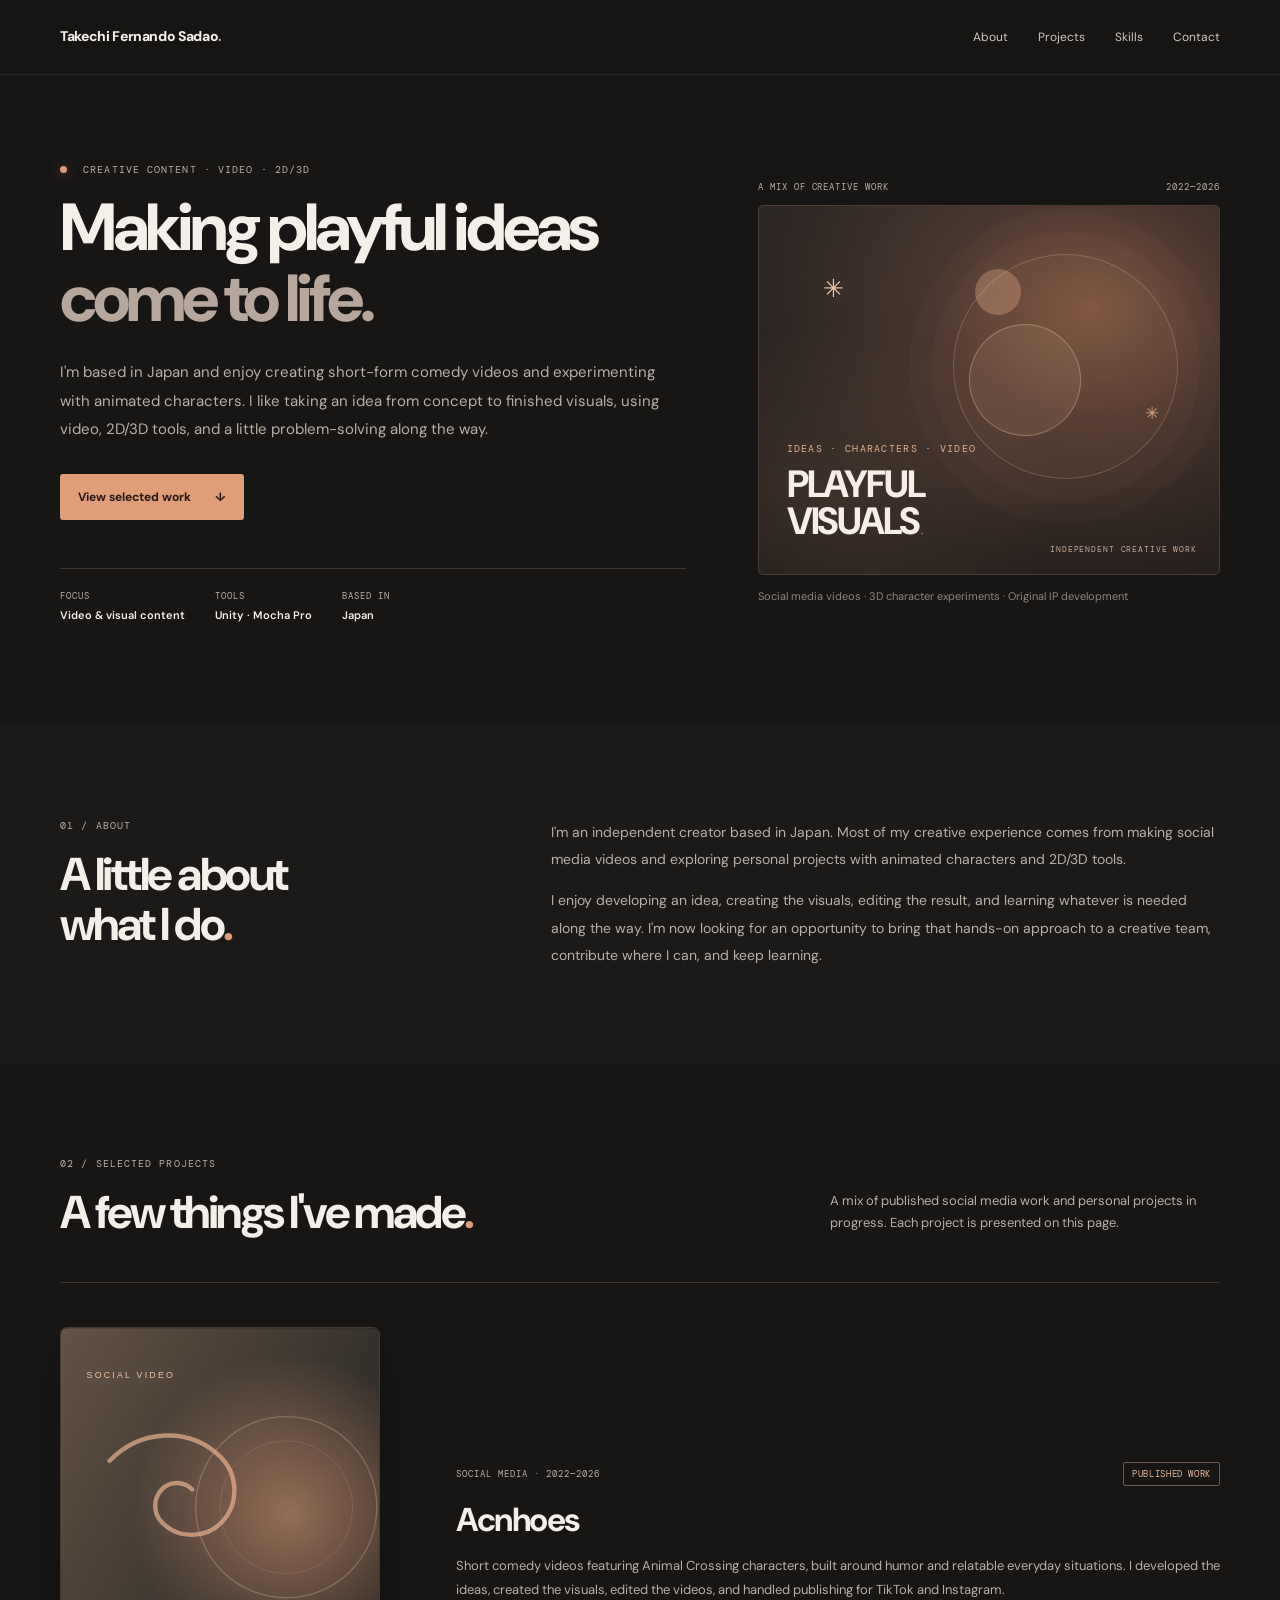
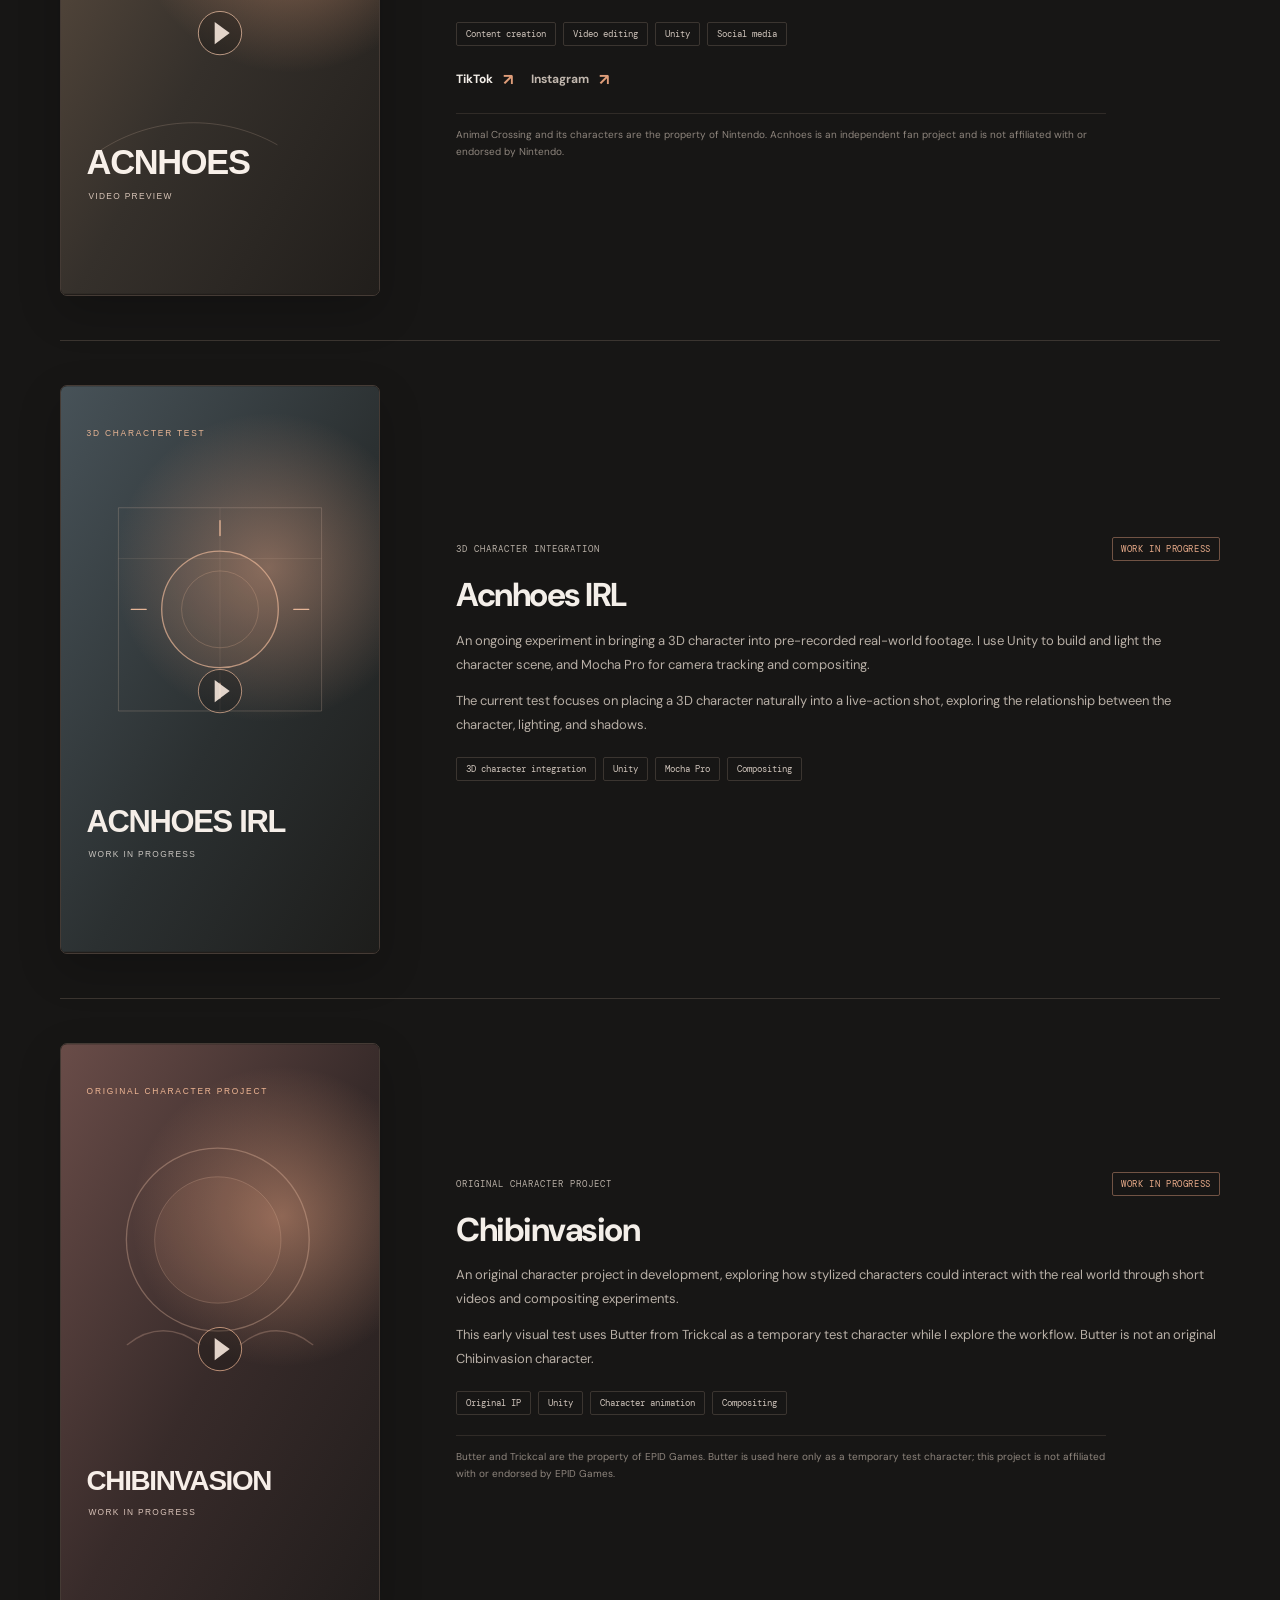
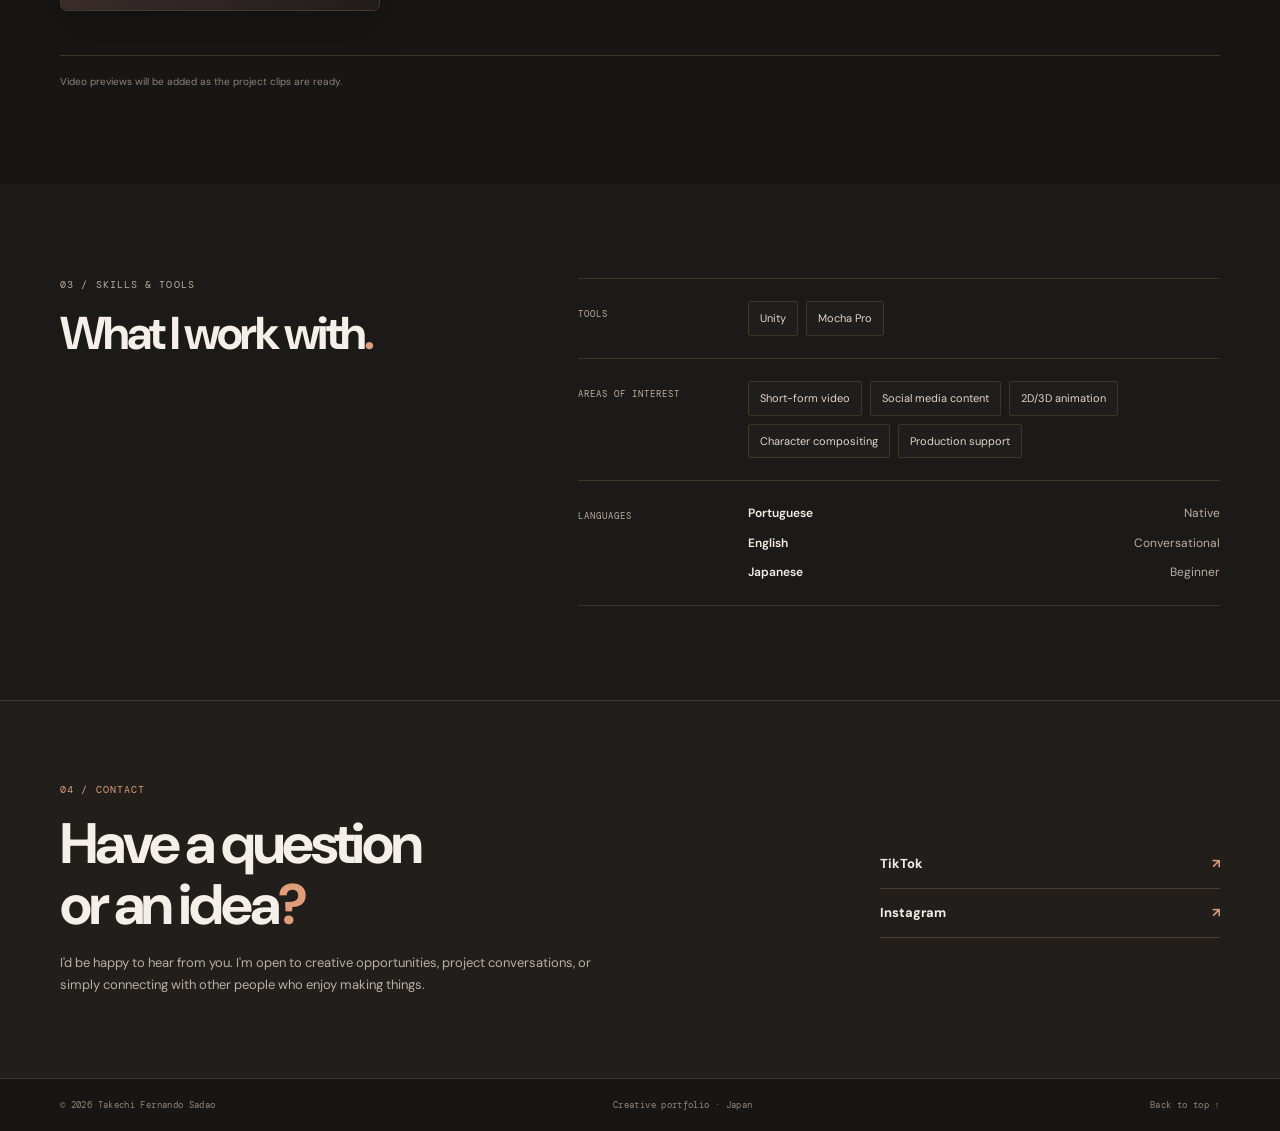
==== index.html @ 6a735879 "Add files via upload" ====
<!doctype html>
<html lang="en">
<head>
  <meta charset="utf-8">
  <meta name="viewport" content="width=device-width, initial-scale=1">
  <meta name="description" content="Creative portfolio by Takechi Fernando Sadao — short-form video, character projects and 2D/3D compositing experiments.">
  <meta name="theme-color" content="#171615">
  <meta property="og:type" content="website">
  <meta property="og:title" content="Creative Portfolio — Takechi Fernando Sadao">
  <meta property="og:description" content="Short-form video, character projects and visual experiments.">
  <title>Creative Portfolio — Takechi Fernando Sadao</title>

  <link rel="preconnect" href="https://fonts.googleapis.com">
  <link rel="preconnect" href="https://fonts.gstatic.com" crossorigin>
  <link href="https://fonts.googleapis.com/css2?family=DM+Mono:wght@400;500&family=DM+Sans:wght@400;500;600;700;800&display=swap" rel="stylesheet">
  <link rel="stylesheet" href="css/main.css">
  <script src="js/main.js" defer></script>
</head>
<body id="top">
  <a class="skip-link" href="#main">Skip to content</a>

  <header class="site-header">
    <div class="container header-inner">
      <a class="wordmark" href="#top" aria-label="Back to top">Takechi Fernando Sadao<span>.</span></a>
      <button class="nav-toggle" aria-expanded="false" aria-controls="primary-nav" aria-label="Toggle navigation">
        <span></span><span></span>
      </button>
      <nav id="primary-nav" class="primary-nav" aria-label="Main navigation">
        <a href="#about">About</a>
        <a href="#projects">Projects</a>
        <a href="#skills">Skills</a>
        <a href="#contact">Contact</a>
      </nav>
    </div>
  </header>

  <main id="main">
    <section class="hero section">
      <div class="container hero-grid">
        <div class="hero-copy">
          <p class="eyebrow"><span class="status-dot"></span> CREATIVE CONTENT · VIDEO · 2D/3D</p>
          <h1>Making playful ideas<br><span class="muted">come to life.</span></h1>
          <p class="hero-lede">I'm based in Japan and enjoy creating short-form comedy videos and experimenting with animated characters. I like taking an idea from concept to finished visuals, using video, 2D/3D tools, and a little problem-solving along the way.</p>
          <div class="hero-actions">
            <a class="button button-primary" href="#projects">View selected work <span>↓</span></a>
          </div>
          <div class="hero-meta">
            <div><span class="meta-label">FOCUS</span><strong>Video & visual content</strong></div>
            <div><span class="meta-label">TOOLS</span><strong>Unity · Mocha Pro</strong></div>
            <div><span class="meta-label">BASED IN</span><strong>Japan</strong></div>
          </div>
        </div>

        <aside class="hero-aside" aria-label="Portfolio overview">
          <div class="aside-topline"><span>A MIX OF CREATIVE WORK</span><span>2022—2026</span></div>
          <div class="hero-art">
            <div class="art-orb art-orb-one"></div>
            <div class="art-orb art-orb-two"></div>
            <div class="art-orb art-orb-three"></div>
            <div class="art-spark spark-one">✳</div>
            <div class="art-spark spark-two">✳</div>
            <div class="art-label"><span>IDEAS · CHARACTERS · VIDEO</span><strong>PLAYFUL<br>VISUALS<span>.</span></strong></div>
            <div class="art-foot">INDEPENDENT CREATIVE WORK</div>
          </div>
          <p class="aside-caption">Social media videos · 3D character experiments · Original IP development</p>
        </aside>
      </div>
    </section>

    <section id="about" class="section about-section">
      <div class="container about-grid">
        <div>
          <p class="eyebrow">01 / ABOUT</p>
          <h2>A little about<br>what I do<span class="accent">.</span></h2>
        </div>
        <div class="about-copy">
          <p>I'm an independent creator based in Japan. Most of my creative experience comes from making social media videos and exploring personal projects with animated characters and 2D/3D tools.</p>
          <p>I enjoy developing an idea, creating the visuals, editing the result, and learning whatever is needed along the way. I'm now looking for an opportunity to bring that hands-on approach to a creative team, contribute where I can, and keep learning.</p>
        </div>
      </div>
    </section>

    <section id="projects" class="section work-section">
      <div class="container">
        <div class="section-heading">
          <div>
            <p class="eyebrow">02 / SELECTED PROJECTS</p>
            <h2>A few things I've made<span class="accent">.</span></h2>
          </div>
          <p class="section-intro">A mix of published social media work and personal projects in progress. Each project is presented on this page.</p>
        </div>

        <article class="project-row">
          <div class="project-media placeholder-media">
            <img src="assets/posters/acnhoes.svg" alt="Acnhoes project video placeholder" loading="lazy">
          </div>
          <div class="project-info">
            <div class="project-topline">
              <p class="eyebrow">SOCIAL MEDIA · 2022—2026</p>
              <span class="project-status">PUBLISHED WORK</span>
            </div>
            <h3>Acnhoes</h3>
            <p>Short comedy videos featuring Animal Crossing characters, built around humor and relatable everyday situations. I developed the ideas, created the visuals, edited the videos, and handled publishing for TikTok and Instagram.</p>
            <ul class="tag-list">
              <li>Content creation</li><li>Video editing</li><li>Unity</li><li>Social media</li>
            </ul>
            <div class="project-links">
              <a class="arrow-link" href="https://www.tiktok.com/@acnhoes" target="_blank" rel="noopener noreferrer">TikTok <span>↗</span></a>
              <a class="arrow-link secondary-link" href="https://www.instagram.com/acnhoes/" target="_blank" rel="noopener noreferrer">Instagram <span>↗</span></a>
            </div>
            <p class="project-credit">Animal Crossing and its characters are the property of Nintendo. Acnhoes is an independent fan project and is not affiliated with or endorsed by Nintendo.</p>
          </div>
        </article>

        <article class="project-row">
          <div class="project-media placeholder-media">
            <img src="assets/posters/acnhoes-irl.svg" alt="Acnhoes IRL project video placeholder" loading="lazy">
          </div>
          <div class="project-info">
            <div class="project-topline">
              <p class="eyebrow">3D CHARACTER INTEGRATION</p>
              <span class="project-status status-wip">WORK IN PROGRESS</span>
            </div>
            <h3>Acnhoes IRL</h3>
            <p>An ongoing experiment in bringing a 3D character into pre-recorded real-world footage. I use Unity to build and light the character scene, and Mocha Pro for camera tracking and compositing.</p>
            <p class="contribution">The current test focuses on placing a 3D character naturally into a live-action shot, exploring the relationship between the character, lighting, and shadows.</p>
            <ul class="tag-list">
              <li>3D character integration</li><li>Unity</li><li>Mocha Pro</li><li>Compositing</li>
            </ul>
          </div>
        </article>

        <article class="project-row project-row-last">
          <div class="project-media placeholder-media">
            <img src="assets/posters/chibinvasion.svg" alt="Chibinvasion work-in-progress video placeholder" loading="lazy">
          </div>
          <div class="project-info">
            <div class="project-topline">
              <p class="eyebrow">ORIGINAL CHARACTER PROJECT</p>
              <span class="project-status status-wip">WORK IN PROGRESS</span>
            </div>
            <h3>Chibinvasion</h3>
            <p>An original character project in development, exploring how stylized characters could interact with the real world through short videos and compositing experiments.</p>
            <p class="contribution">This early visual test uses Butter from Trickcal as a temporary test character while I explore the workflow. Butter is not an original Chibinvasion character.</p>
            <ul class="tag-list">
              <li>Original IP</li><li>Unity</li><li>Character animation</li><li>Compositing</li>
            </ul>
            <p class="project-credit">Butter and Trickcal are the property of EPID Games. Butter is used here only as a temporary test character; this project is not affiliated with or endorsed by EPID Games.</p>
          </div>
        </article>

        <p class="media-note">Video previews will be added as the project clips are ready.</p>
      </div>
    </section>

    <section id="skills" class="section skills-section">
      <div class="container skills-grid">
        <div>
          <p class="eyebrow">03 / SKILLS & TOOLS</p>
          <h2>What I work with<span class="accent">.</span></h2>
        </div>
        <div class="skills-content">
          <div class="skill-block">
            <span class="meta-label">TOOLS</span>
            <div class="skill-tags"><span>Unity</span><span>Mocha Pro</span></div>
          </div>
          <div class="skill-block">
            <span class="meta-label">AREAS OF INTEREST</span>
            <div class="skill-tags"><span>Short-form video</span><span>Social media content</span><span>2D/3D animation</span><span>Character compositing</span><span>Production support</span></div>
          </div>
          <div class="skill-block">
            <span class="meta-label">LANGUAGES</span>
            <div class="language-list">
              <div><strong>Portuguese</strong><span>Native</span></div>
              <div><strong>English</strong><span>Conversational</span></div>
              <div><strong>Japanese</strong><span>Beginner</span></div>
            </div>
          </div>
        </div>
      </div>
    </section>

    <section id="contact" class="section contact-section">
      <div class="container contact-inner">
        <div>
          <p class="eyebrow">04 / CONTACT</p>
          <h2>Have a question<br>or an idea<span class="contact-period">?</span></h2>
          <p class="contact-note">I'd be happy to hear from you. I'm open to creative opportunities, project conversations, or simply connecting with other people who enjoy making things.</p>
        </div>
        <div class="contact-links">
          <!-- Add a real public email address here when you are ready. -->
          <a href="https://www.tiktok.com/@acnhoes" target="_blank" rel="noopener noreferrer">TikTok <span>↗</span></a>
          <a href="https://www.instagram.com/acnhoes/" target="_blank" rel="noopener noreferrer">Instagram <span>↗</span></a>
        </div>
      </div>
    </section>
  </main>

  <footer class="site-footer">
    <div class="container footer-inner">
      <span>© <span id="year"></span> Takechi Fernando Sadao</span>
      <span>Creative portfolio · Japan</span>
      <a href="#top">Back to top ↑</a>
    </div>
  </footer>
</body>
</html>
---- css/main.css ----
/* Warm, understated palette: lets colorful video work take the lead. */
:root {
  --bg: #171615;
  --panel: #201e1c;
  --panel-2: #282522;
  --text: #f4efe9;
  --muted: #b8afa6;
  --dim: #8e857d;
  --line: #3b3530;
  --accent: #df9d79;
  --accent-light: #efb493;
  --max: 1160px;
  --mono: "DM Mono", monospace;
  --sans: "DM Sans", Arial, sans-serif;
}

* { box-sizing: border-box; }
html { scroll-behavior: smooth; scroll-padding-top: 90px; }
body {
  margin: 0;
  background: var(--bg);
  color: var(--text);
  font-family: var(--sans);
  font-size: 15px;
  line-height: 1.7;
  -webkit-font-smoothing: antialiased;
}
a { color: inherit; text-decoration: none; }
a:hover { color: var(--accent-light); }
a:focus-visible, button:focus-visible { outline: 2px solid var(--accent-light); outline-offset: 4px; }
.container { width: min(var(--max), calc(100% - 48px)); margin-inline: auto; }
.skip-link {
  position: absolute;
  left: -9999px;
  top: 10px;
  z-index: 100;
  padding: 10px 14px;
  background: var(--accent);
  color: #201713;
}
.skip-link:focus { left: 10px; }

/* Header and navigation */
.site-header {
  position: sticky;
  top: 0;
  z-index: 20;
  background: rgba(23, 22, 21, .94);
  backdrop-filter: blur(16px);
  border-bottom: 1px solid rgba(255, 255, 255, .07);
}
.header-inner { min-height: 74px; display: flex; align-items: center; justify-content: space-between; gap: 24px; }
.wordmark { font-size: 14px; font-weight: 800; letter-spacing: -.025em; }
.wordmark span, .accent { color: var(--accent); }
.primary-nav { display: flex; align-items: center; gap: 30px; color: #d0c8c0; font-size: 12px; }
.primary-nav a { transition: color .2s ease; }
.nav-toggle { display: none; background: none; border: 0; cursor: pointer; }

/* Shared section styles */
.section { padding: 94px 0; }
.eyebrow, .meta-label, .aside-topline, .art-foot {
  color: var(--muted);
  font: 10px var(--mono);
  letter-spacing: .11em;
}
.eyebrow { margin: 0 0 17px; }
h1, h2, h3, p { margin-top: 0; }

/* Hero */
.hero { padding: 88px 0 100px; }
.hero-grid { display: grid; grid-template-columns: 1.15fr .85fr; gap: 72px; align-items: center; }
.status-dot {
  display: inline-block;
  width: 7px;
  height: 7px;
  margin-right: 9px;
  border-radius: 50%;
  background: var(--accent);
  box-shadow: 0 0 12px #df9d7966;
}
h1 {
  margin-bottom: 24px;
  font-size: clamp(42px, 5.2vw, 67px);
  font-weight: 800;
  line-height: 1.06;
  letter-spacing: -.06em;
}
.muted { color: #b6a69b; }
.hero-lede { max-width: 620px; color: var(--muted); font-size: 15px; line-height: 1.9; }
.hero-actions { display: flex; align-items: center; gap: 25px; margin: 30px 0 48px; }
.button { display: inline-flex; align-items: center; gap: 24px; padding: 13px 18px; font-size: 12px; font-weight: 700; transition: background .2s ease, transform .2s ease; }
.button-primary { background: var(--accent); color: #241914; border-radius: 3px; }
.button-primary:hover { background: var(--accent-light); color: #241914; transform: translateY(-1px); }
.hero-meta { display: flex; flex-wrap: wrap; gap: 30px; padding-top: 21px; border-top: 1px solid var(--line); }
.hero-meta div { display: grid; gap: 4px; }
.meta-label { font-size: 9px; }
.hero-meta strong { font-size: 11px; font-weight: 600; }
.hero-aside { min-width: 0; }
.aside-topline { display: flex; justify-content: space-between; gap: 18px; margin-bottom: 12px; font-size: 9px; }
.hero-art {
  position: relative;
  min-height: 370px;
  overflow: hidden;
  border: 1px solid #4c3c33;
  border-radius: 5px;
  background: radial-gradient(ellipse at 72% 28%, #76513f 0%, #47342c 32%, #29221f 68%, #1d1b19 100%);
}
.hero-art::before {
  content: "";
  position: absolute;
  inset: 0;
  background: radial-gradient(ellipse at 16% 80%, #df9d7920, transparent 42%), linear-gradient(135deg, #ffffff08, transparent 48%);
}
.art-orb { position: absolute; border-radius: 50%; border: 1px solid #f1c3a33c; }
.art-orb-one { width: 225px; height: 225px; top: 13%; right: 9%; background: #e3a17a18; box-shadow: 0 0 0 22px #e3a17a08, 0 0 0 44px #e3a17a06; }
.art-orb-two { width: 112px; height: 112px; top: 32%; right: 30%; background: #f1d0ad18; border-color: #f1d0ad58; }
.art-orb-three { width: 46px; height: 46px; top: 17%; right: 43%; background: #e9b18d55; border: 0; }
.art-spark { position: absolute; color: #f2c2a4; font-size: 25px; line-height: 1; }
.spark-one { top: 19%; left: 14%; }
.spark-two { top: 54%; right: 13%; color: #d8a084; font-size: 17px; }
.art-label { position: absolute; left: 28px; bottom: 34px; display: grid; gap: 11px; }
.art-label span { color: #e6b08e; font: 10px var(--mono); letter-spacing: .13em; }
.art-label strong { color: #f6eee7; font-size: clamp(30px, 3vw, 38px); font-weight: 800; line-height: .98; letter-spacing: -.055em; }
.art-label strong span { color: var(--accent); }
.art-foot { position: absolute; right: 22px; bottom: 20px; color: #c6a897; font-size: 8px; }
.aside-caption { margin: 12px 0 0; color: var(--dim); font-size: 11px; }

/* About */
.about-section, .skills-section { background: #1c1a18; }
.about-grid { display: grid; grid-template-columns: .75fr 1.25fr; gap: 90px; align-items: start; }
.about-grid h2, .skills-grid h2 {
  margin: 0;
  font-size: clamp(32px, 4vw, 46px);
  line-height: 1.1;
  letter-spacing: -.055em;
}
.about-copy { max-width: 680px; color: var(--muted); font-size: 14px; line-height: 1.95; }
.about-copy p:last-child { margin-bottom: 0; }

/* Projects */
.section-heading { display: flex; justify-content: space-between; align-items: end; gap: 50px; margin-bottom: 44px; }
.section-heading h2 { margin: 0; font-size: clamp(32px, 4vw, 46px); line-height: 1.1; letter-spacing: -.055em; }
.section-intro { max-width: 390px; margin: 0 0 4px; color: var(--muted); font-size: 13px; }
.work-section { background: var(--bg); }
.project-row {
  display: grid;
  grid-template-columns: minmax(240px, 320px) minmax(0, 1fr);
  align-items: center;
  gap: clamp(34px, 6vw, 76px);
  padding: 44px 0;
  border-top: 1px solid var(--line);
}
.project-row-last { border-bottom: 1px solid var(--line); }
.project-media {
  justify-self: center;
  width: min(100%, 320px);
  aspect-ratio: 9 / 16;
  min-width: 0;
  overflow: hidden;
  border: 1px solid #453b35;
  border-radius: 7px;
  background: #211d1a;
  box-shadow: 0 16px 44px rgba(0, 0, 0, .2);
}
.project-media img, .project-media video {
  display: block;
  width: 100%;
  height: 100%;
  aspect-ratio: 9 / 16;
  object-fit: cover;
  background: #211d1a;
}
.project-media video { object-fit: contain; }
.project-info { min-width: 0; padding: 6px 0; }
.project-topline { display: flex; align-items: center; justify-content: space-between; gap: 14px; margin-bottom: 14px; }
.project-topline .eyebrow { margin: 0; font-size: 9px; }
.project-status {
  flex: 0 0 auto;
  padding: 5px 8px;
  border: 1px solid #6b594d;
  border-radius: 2px;
  color: #e5b99c;
  font: 9px var(--mono);
  letter-spacing: .07em;
  white-space: nowrap;
}
.status-wip { border-color: #715344; color: #e7aa89; }
.project-info h3 { margin: 0 0 14px; font-size: clamp(25px, 2.7vw, 33px); line-height: 1.2; letter-spacing: -.045em; }
.project-info > p:not(.eyebrow) { margin-bottom: 12px; color: var(--muted); font-size: 13px; line-height: 1.85; }
.project-info .contribution { color: #d2c8bf; }
.tag-list { display: flex; flex-wrap: wrap; gap: 7px; margin: 20px 0; padding: 0; list-style: none; }
.tag-list li { padding: 5px 9px; border: 1px solid var(--line); border-radius: 2px; color: #d0c5bc; font: 9px var(--mono); }
.project-links { display: flex; flex-wrap: wrap; gap: 4px 18px; }
.arrow-link { display: inline-flex; align-items: center; gap: 10px; font-size: 12px; font-weight: 700; }
.arrow-link span { color: var(--accent); font-size: 16px; }
.secondary-link { color: #c2b8af; }
.project-credit { max-width: 650px; margin: 20px 0 0 !important; padding-top: 12px; border-top: 1px solid #302b27; color: var(--dim) !important; font-size: 10px !important; line-height: 1.7 !important; }
.media-note { margin: 17px 0 0; color: var(--dim); font-size: 10px; }

/* Skills */
.skills-grid { display: grid; grid-template-columns: .8fr 1.2fr; gap: 90px; align-items: start; }
.skills-content { border-top: 1px solid var(--line); }
.skill-block { display: grid; grid-template-columns: 150px 1fr; gap: 20px; padding: 22px 0; border-bottom: 1px solid var(--line); }
.skill-block > .meta-label { padding-top: 7px; }
.skill-tags { display: flex; flex-wrap: wrap; gap: 8px; }
.skill-tags span { padding: 7px 11px; border: 1px solid var(--line); border-radius: 2px; background: var(--panel); color: #ded5cd; font-size: 11px; }
.language-list { display: grid; gap: 9px; }
.language-list div { display: flex; justify-content: space-between; gap: 20px; font-size: 12px; }
.language-list strong { font-weight: 600; }
.language-list span { color: var(--muted); }

/* Contact and footer */
.contact-section { padding: 82px 0; background: #211e1b; border-top: 1px solid #43352d; }
.contact-section .eyebrow { color: var(--accent); }
.contact-section h2 { margin: 0 0 16px; font-size: clamp(36px, 5vw, 57px); line-height: 1.08; letter-spacing: -.055em; }
.contact-period { color: var(--accent); }
.contact-note { max-width: 540px; margin-bottom: 0; color: var(--muted); font-size: 13px; }
.contact-inner { display: flex; justify-content: space-between; align-items: center; gap: 50px; }
.contact-links { display: grid; width: min(340px, 100%); }
.contact-links > a { display: flex; justify-content: space-between; padding: 13px 0; border-bottom: 1px solid #4a3c32; font-size: 13px; font-weight: 700; }
.contact-links > a span { color: var(--accent); }
.contact-links > a:hover { color: var(--accent-light); }
.site-footer { padding: 20px 0; border-top: 1px solid var(--line); color: var(--dim); font: 9px var(--mono); letter-spacing: .04em; }
.footer-inner { display: flex; justify-content: space-between; gap: 20px; }

/* Tablet */
@media (max-width: 850px) {
  .hero-grid { grid-template-columns: 1fr; gap: 44px; }
  .hero-aside { max-width: 650px; }
  .about-grid, .skills-grid { grid-template-columns: 1fr; gap: 30px; }
  .project-row { grid-template-columns: minmax(0, 1fr); gap: 28px; }
  .project-media { width: min(72vw, 320px); }
  .project-info { width: 100%; max-width: 690px; margin-inline: auto; }
  .section { padding: 76px 0; }
  .section-heading { display: block; }
  .section-intro { margin-top: 16px; }
}

/* Mobile */
@media (max-width: 600px) {
  .container { width: min(100% - 34px, var(--max)); }
  .header-inner { min-height: 65px; }
  .wordmark { font-size: 12px; }
  .nav-toggle { display: grid; gap: 5px; padding: 8px; }
  .nav-toggle span { width: 22px; height: 1px; background: var(--text); }
  .primary-nav {
    position: absolute;
    top: 65px;
    right: 0;
    left: 0;
    display: none;
    flex-direction: column;
    align-items: flex-start;
    gap: 18px;
    padding: 20px 24px 25px;
    border-bottom: 1px solid var(--line);
    background: #201e1c;
  }
  .primary-nav.is-open { display: flex; }
  .hero { padding: 62px 0 70px; }
  .hero-lede { font-size: 14px; }
  .hero-actions { flex-wrap: wrap; margin: 25px 0 36px; }
  .hero-meta { gap: 17px 22px; }
  .hero-art { min-height: 290px; }
  .art-label { left: 22px; bottom: 29px; }
  .art-label strong { font-size: 29px; }
  .art-orb-one { width: 180px; height: 180px; }
  .art-orb-two { width: 92px; height: 92px; }
  .art-foot { right: 16px; bottom: 16px; font-size: 7px; }
  .section { padding: 64px 0; }
  .section-heading { margin-bottom: 28px; }
  .project-row { gap: 24px; padding: 32px 0; }
  .project-media { width: min(82vw, 300px); }
  .project-topline { align-items: flex-start; }
  .project-info h3 { font-size: 27px; }
  .project-credit { font-size: 10px !important; }
  .skill-block { grid-template-columns: 1fr; gap: 10px; }
  .skill-block > .meta-label { padding: 0; }
  .contact-inner { align-items: flex-start; flex-direction: column; gap: 30px; }
  .contact-links { width: 100%; }
  .footer-inner { flex-wrap: wrap; }
}

@media (max-width: 370px) {
  .project-topline { flex-direction: column; }
  .hero-meta { display: grid; grid-template-columns: 1fr 1fr; }
}

@media (prefers-reduced-motion: reduce) {
  html { scroll-behavior: auto; }
  *, *::before, *::after { transition-duration: .01ms !important; }
}
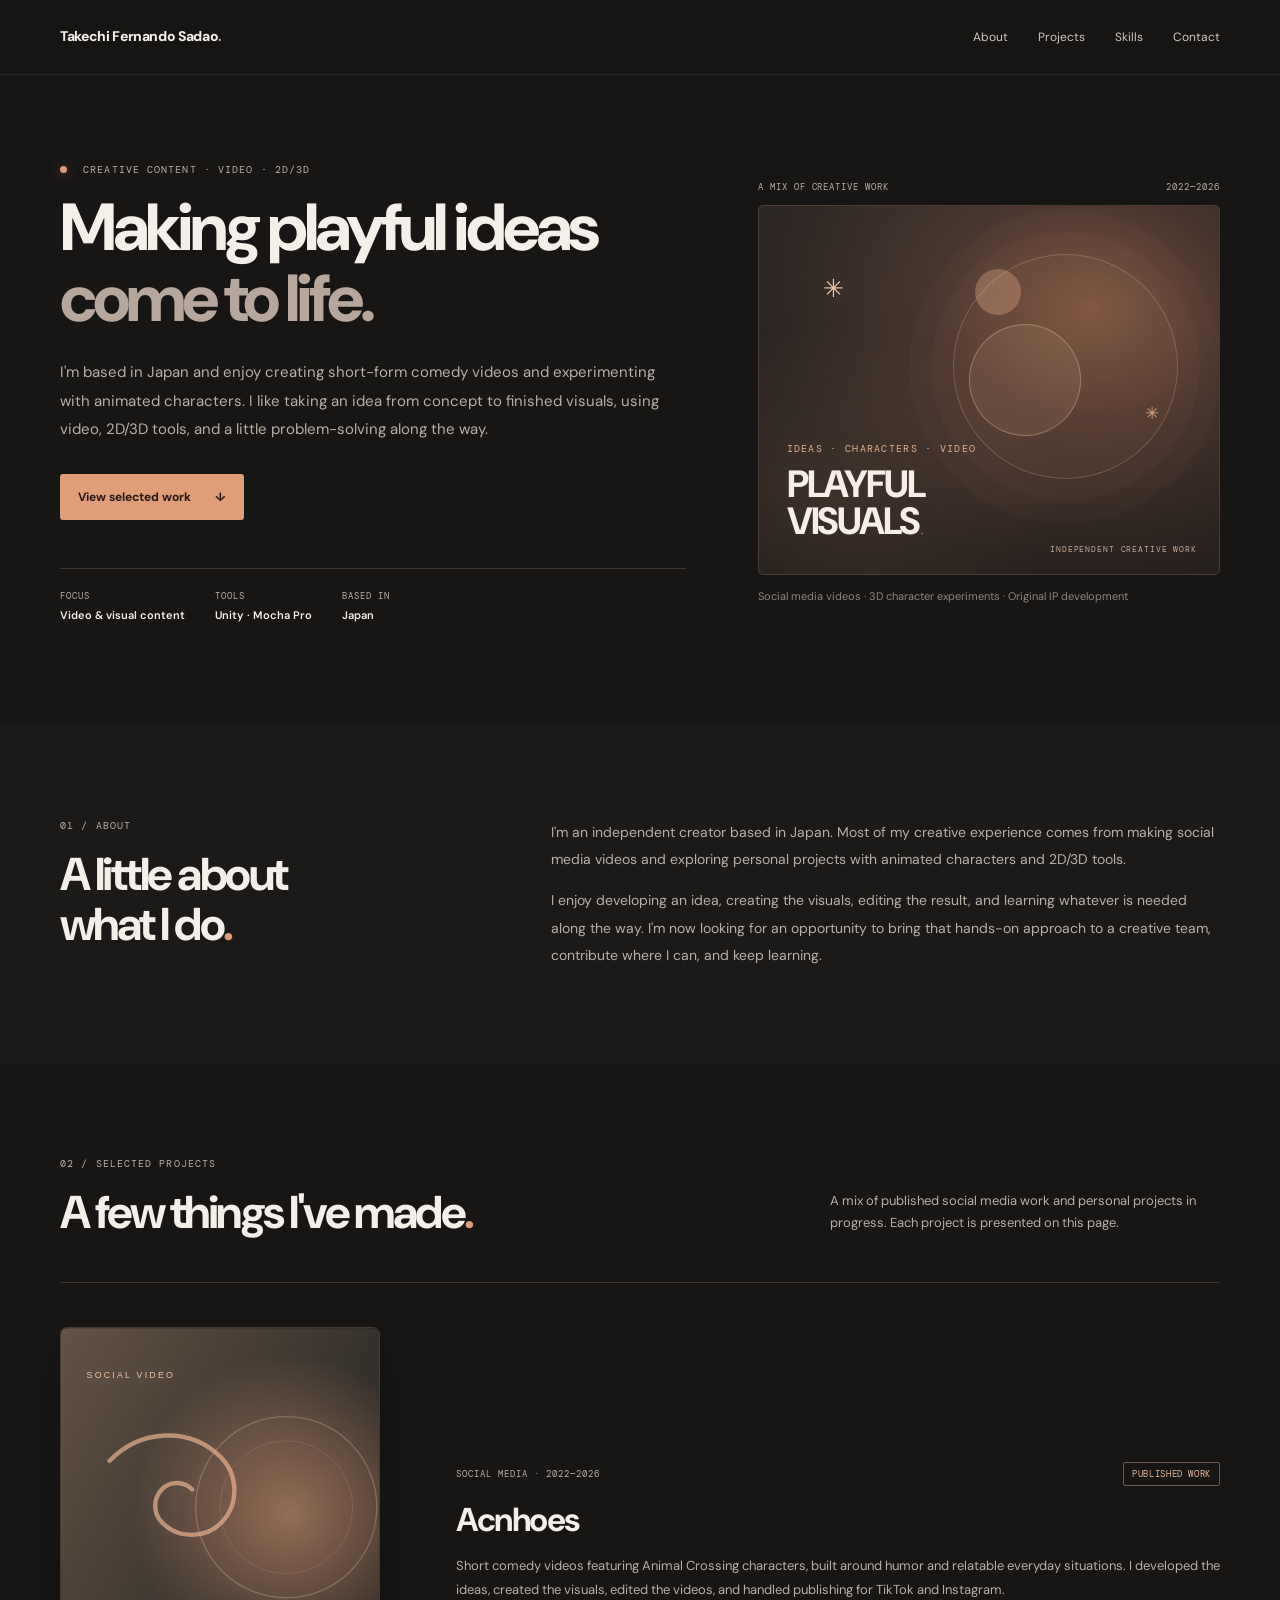
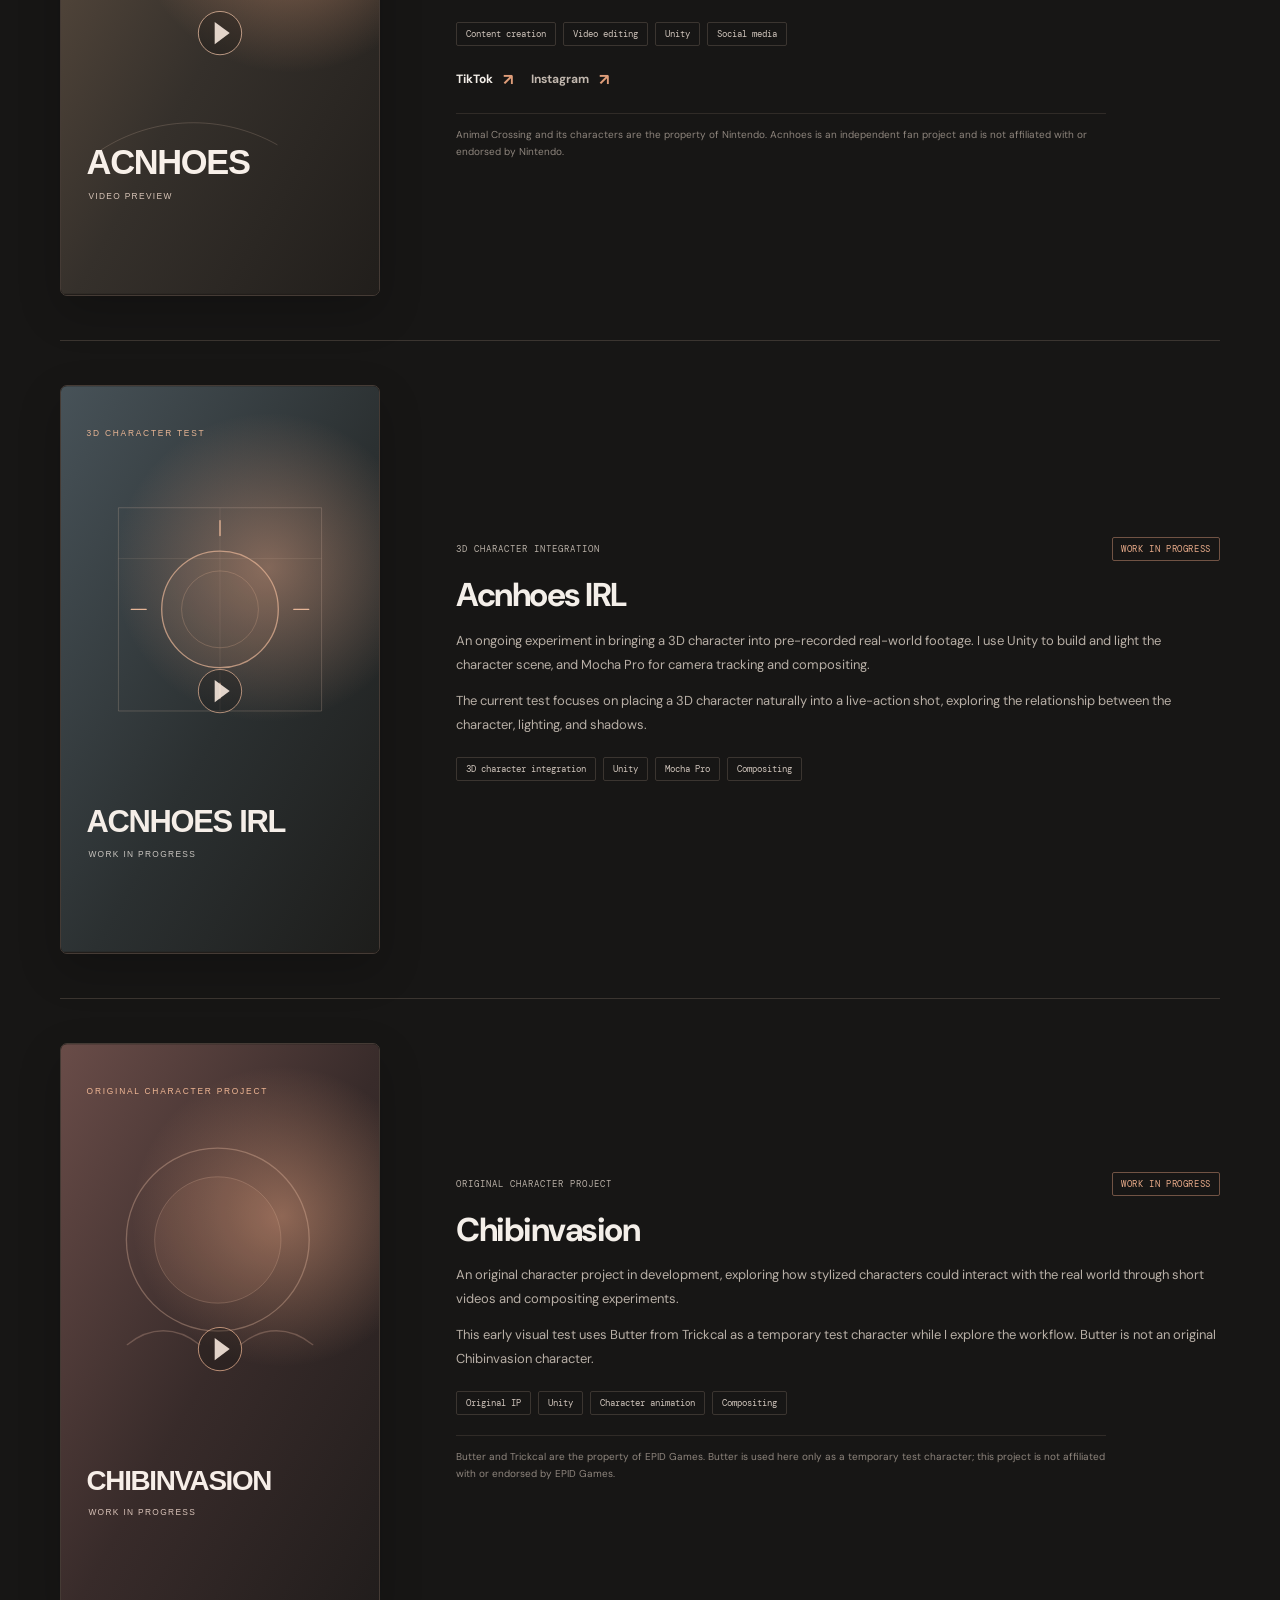
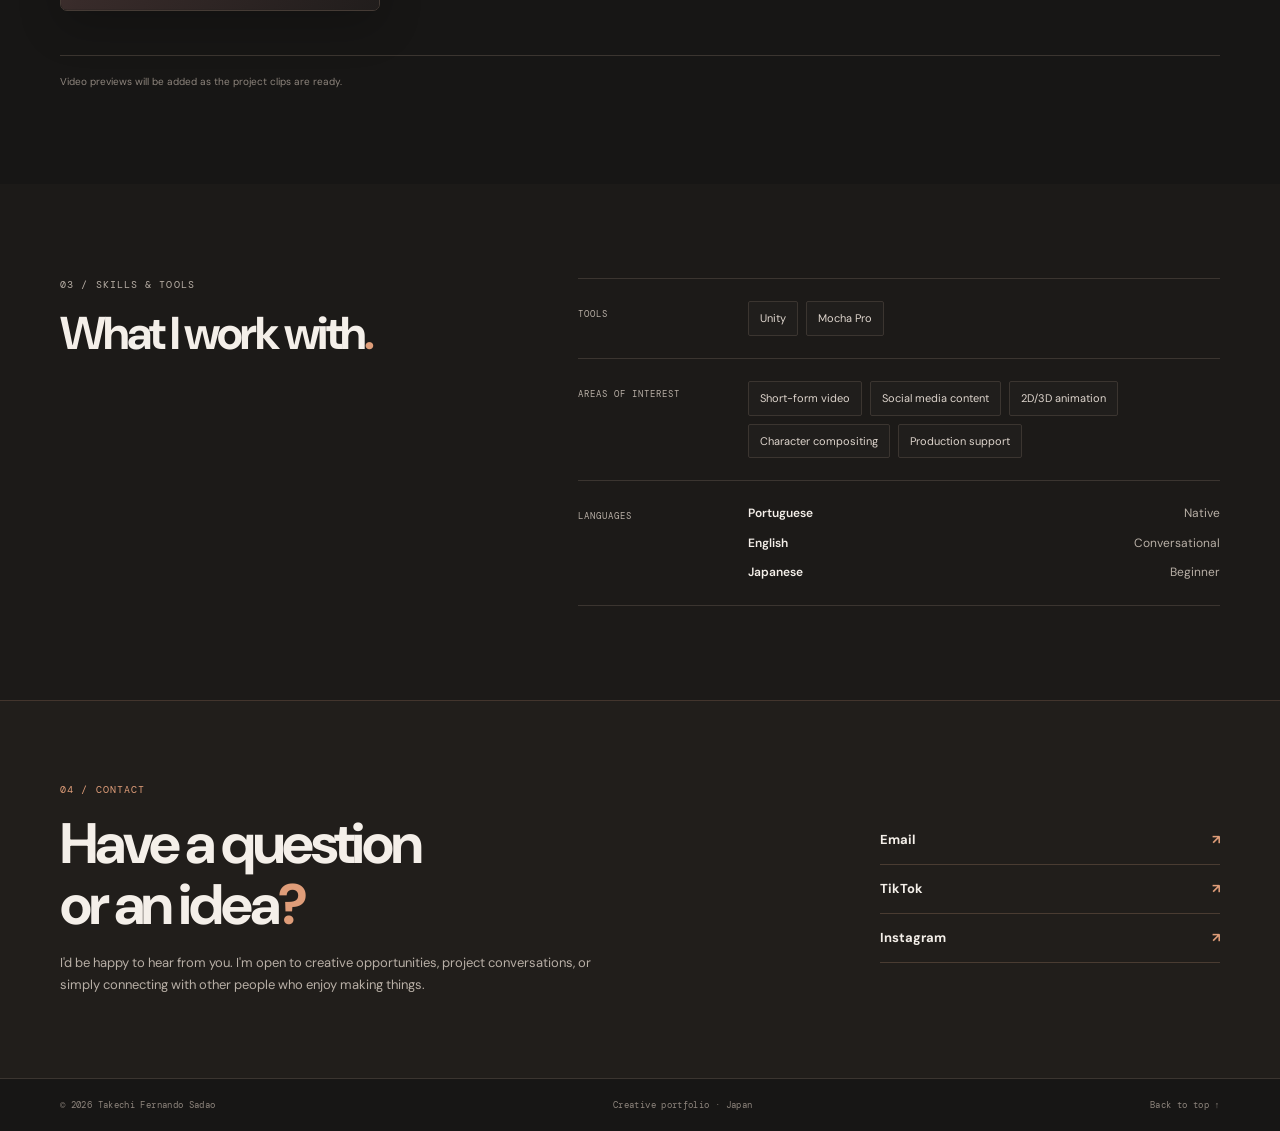
==== commit e2ed6348: "Update index.html" ====
--- a/index.html
+++ b/index.html
@@ -188,7 +188,7 @@
           <p class="contact-note">I'd be happy to hear from you. I'm open to creative opportunities, project conversations, or simply connecting with other people who enjoy making things.</p>
         </div>
         <div class="contact-links">
-          <!-- Add a real public email address here when you are ready. -->
+          <a href="mailto:takechisadao@gmail.com">Email <span>↗</span></a>
           <a href="https://www.tiktok.com/@acnhoes" target="_blank" rel="noopener noreferrer">TikTok <span>↗</span></a>
           <a href="https://www.instagram.com/acnhoes/" target="_blank" rel="noopener noreferrer">Instagram <span>↗</span></a>
         </div>
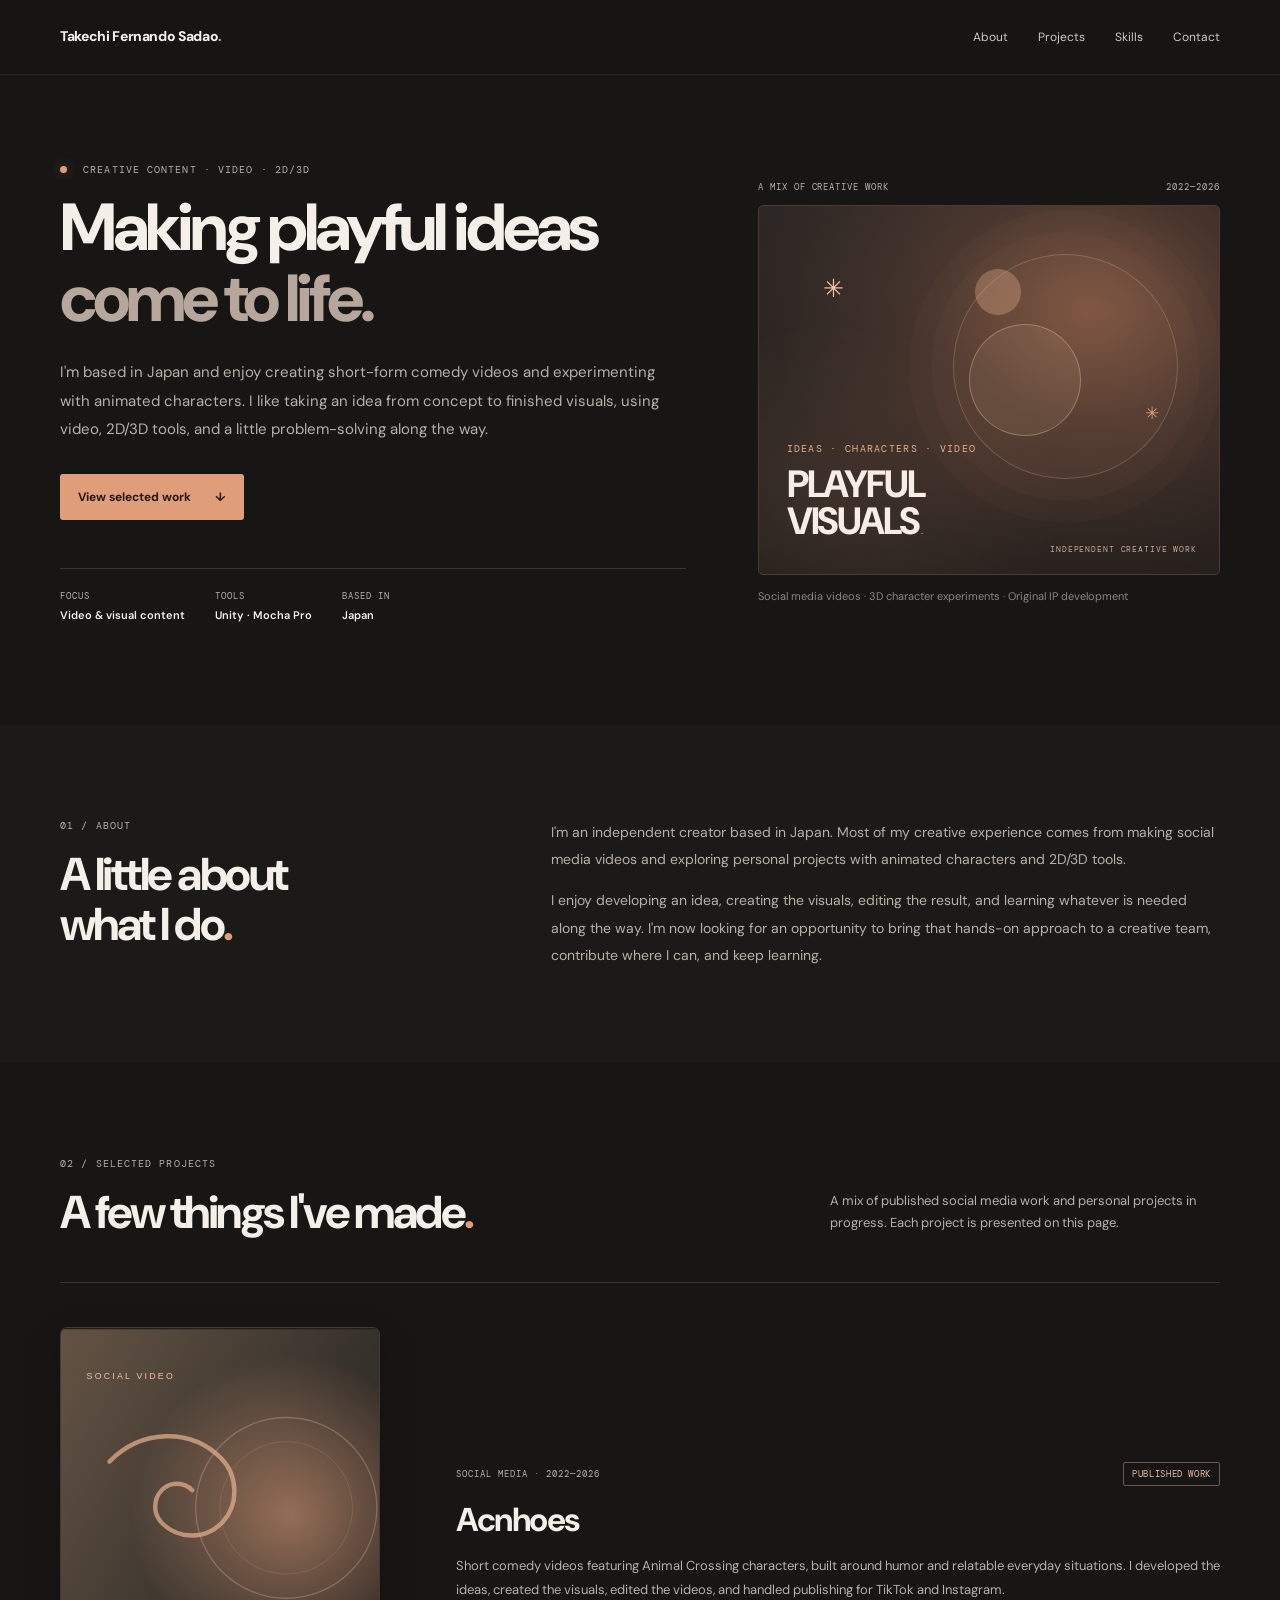
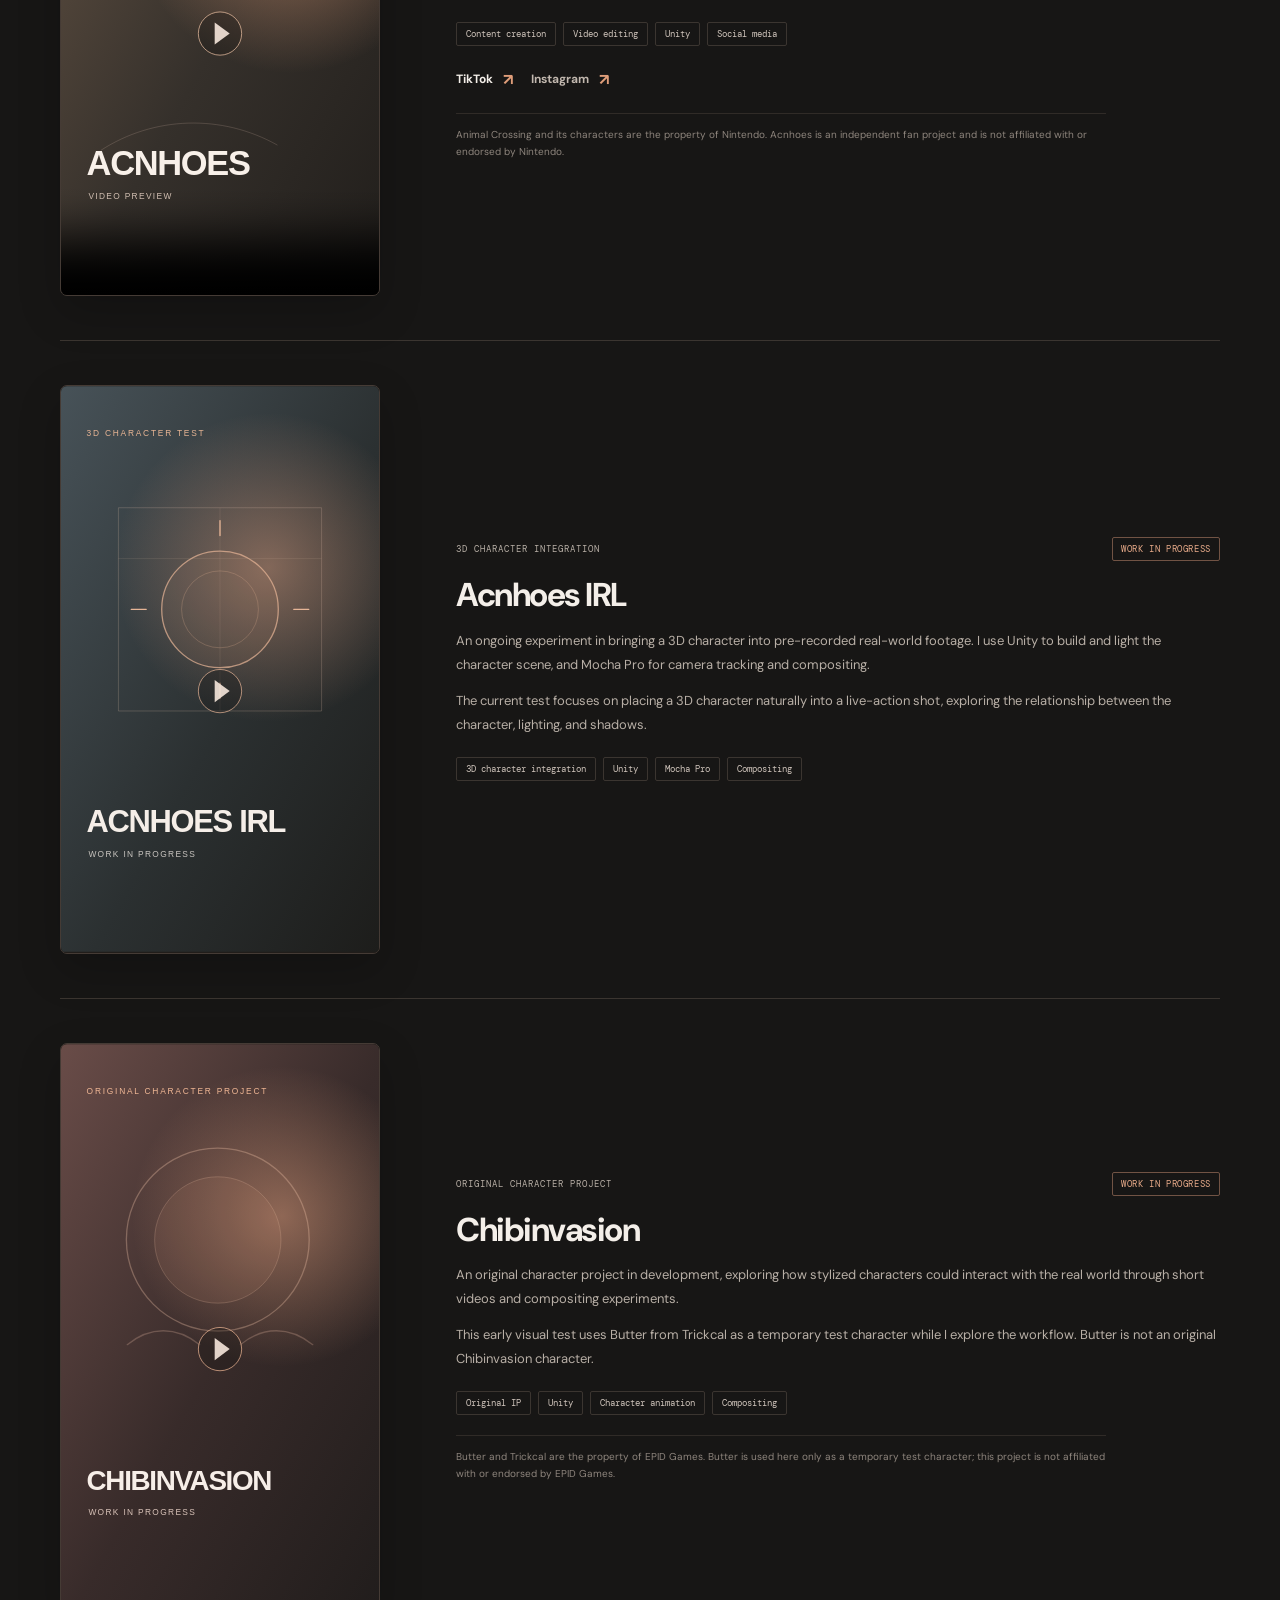
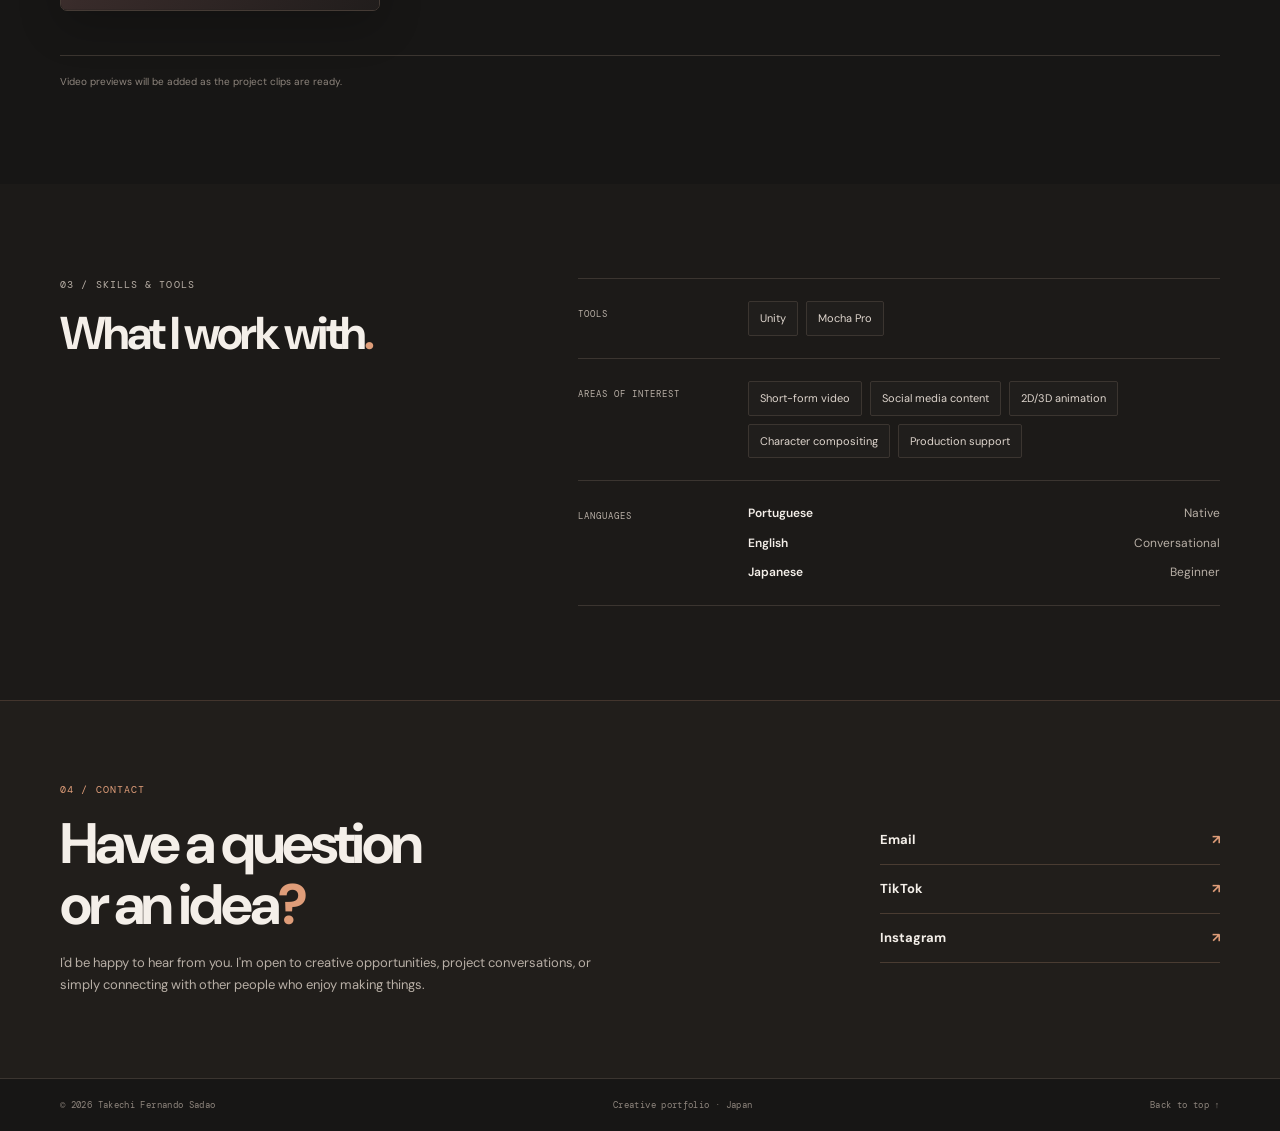
==== commit 15f9af17: "Update index.html" ====
--- a/index.html
+++ b/index.html
@@ -91,9 +91,18 @@
         </div>
 
         <article class="project-row">
+          <!--
           <div class="project-media placeholder-media">
             <img src="assets/posters/acnhoes.svg" alt="Acnhoes project video placeholder" loading="lazy">
           </div>
+          -->
+          <div class="project-media">
+            <video controls playsinline preload="none" poster="assets/posters/acnhoes.svg" aria-label="Acnhoes short-form comedy video">
+              <source src="assets/videos/acnhoes.mp4" type="video/mp4">
+              Your browser does not support HTML video. You can try another browser.
+            </video>
+          </div>
+
           <div class="project-info">
             <div class="project-topline">
               <p class="eyebrow">SOCIAL MEDIA · 2022—2026</p>
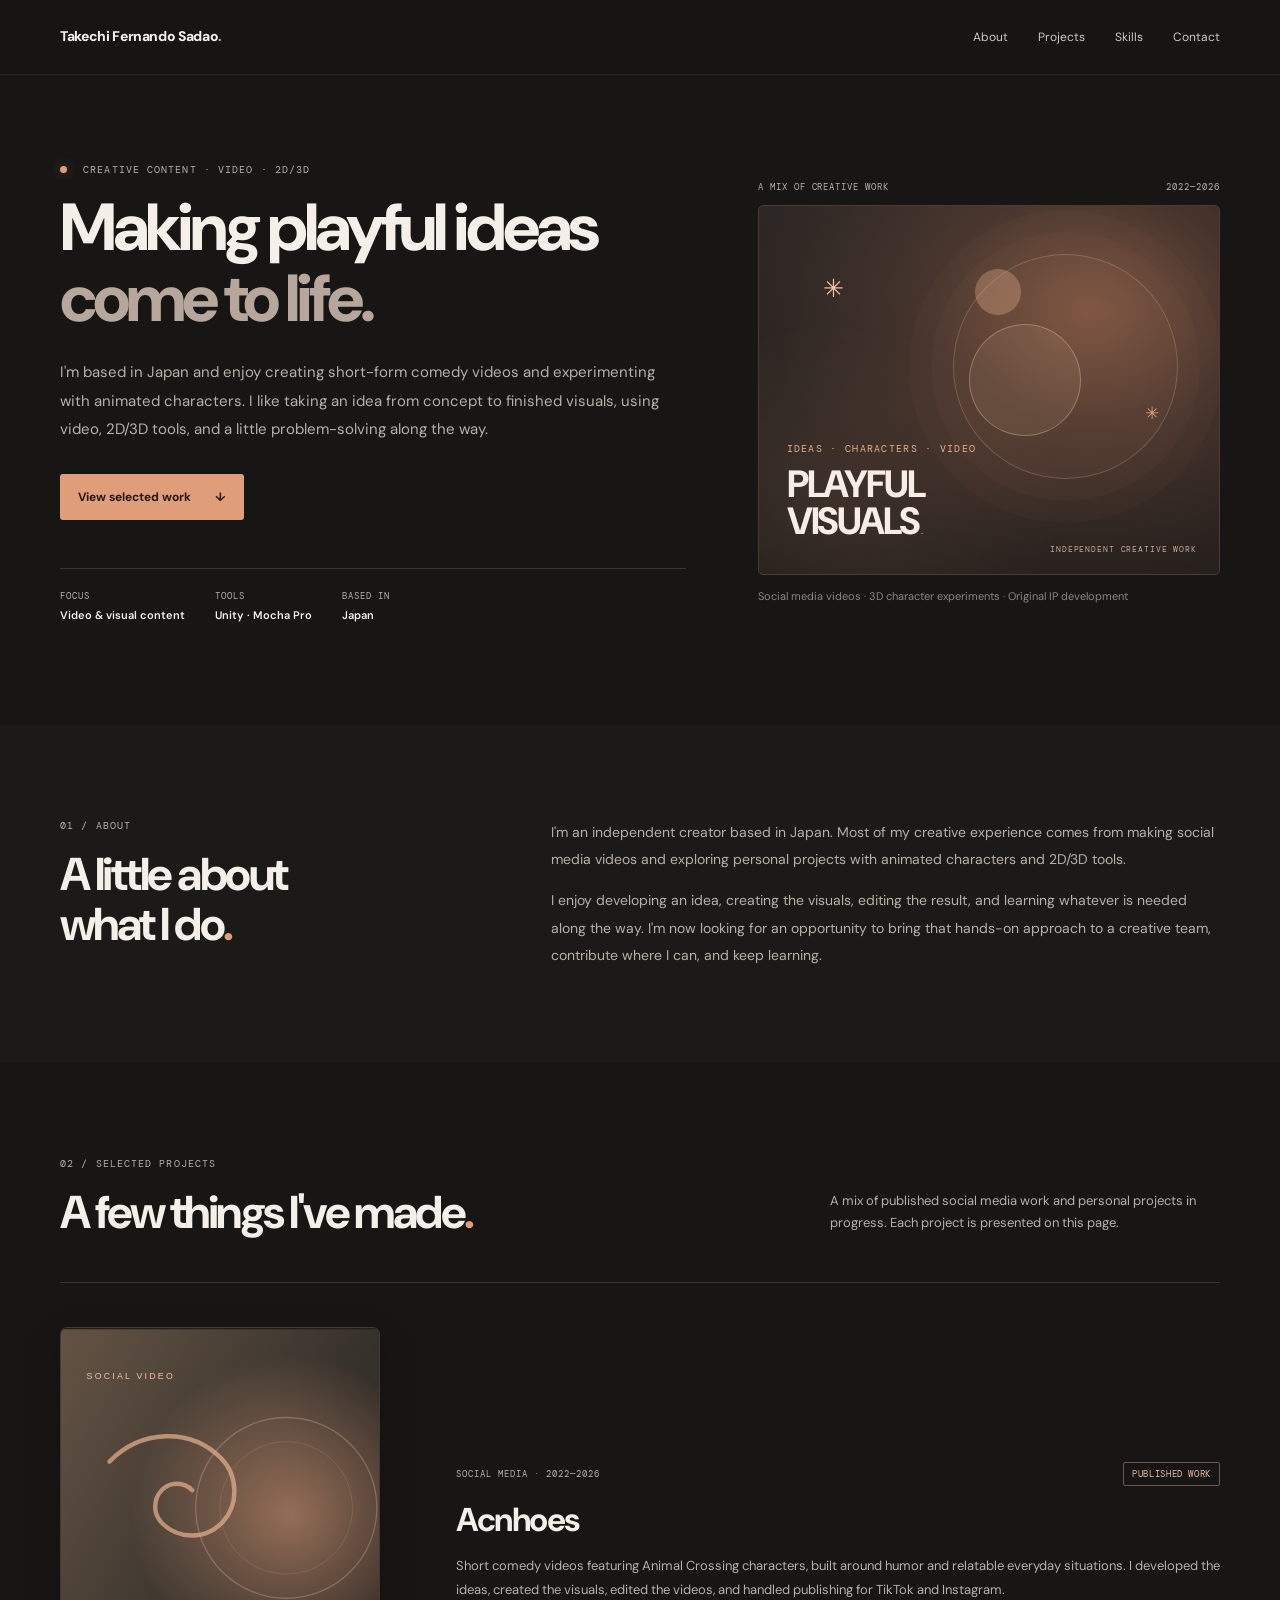
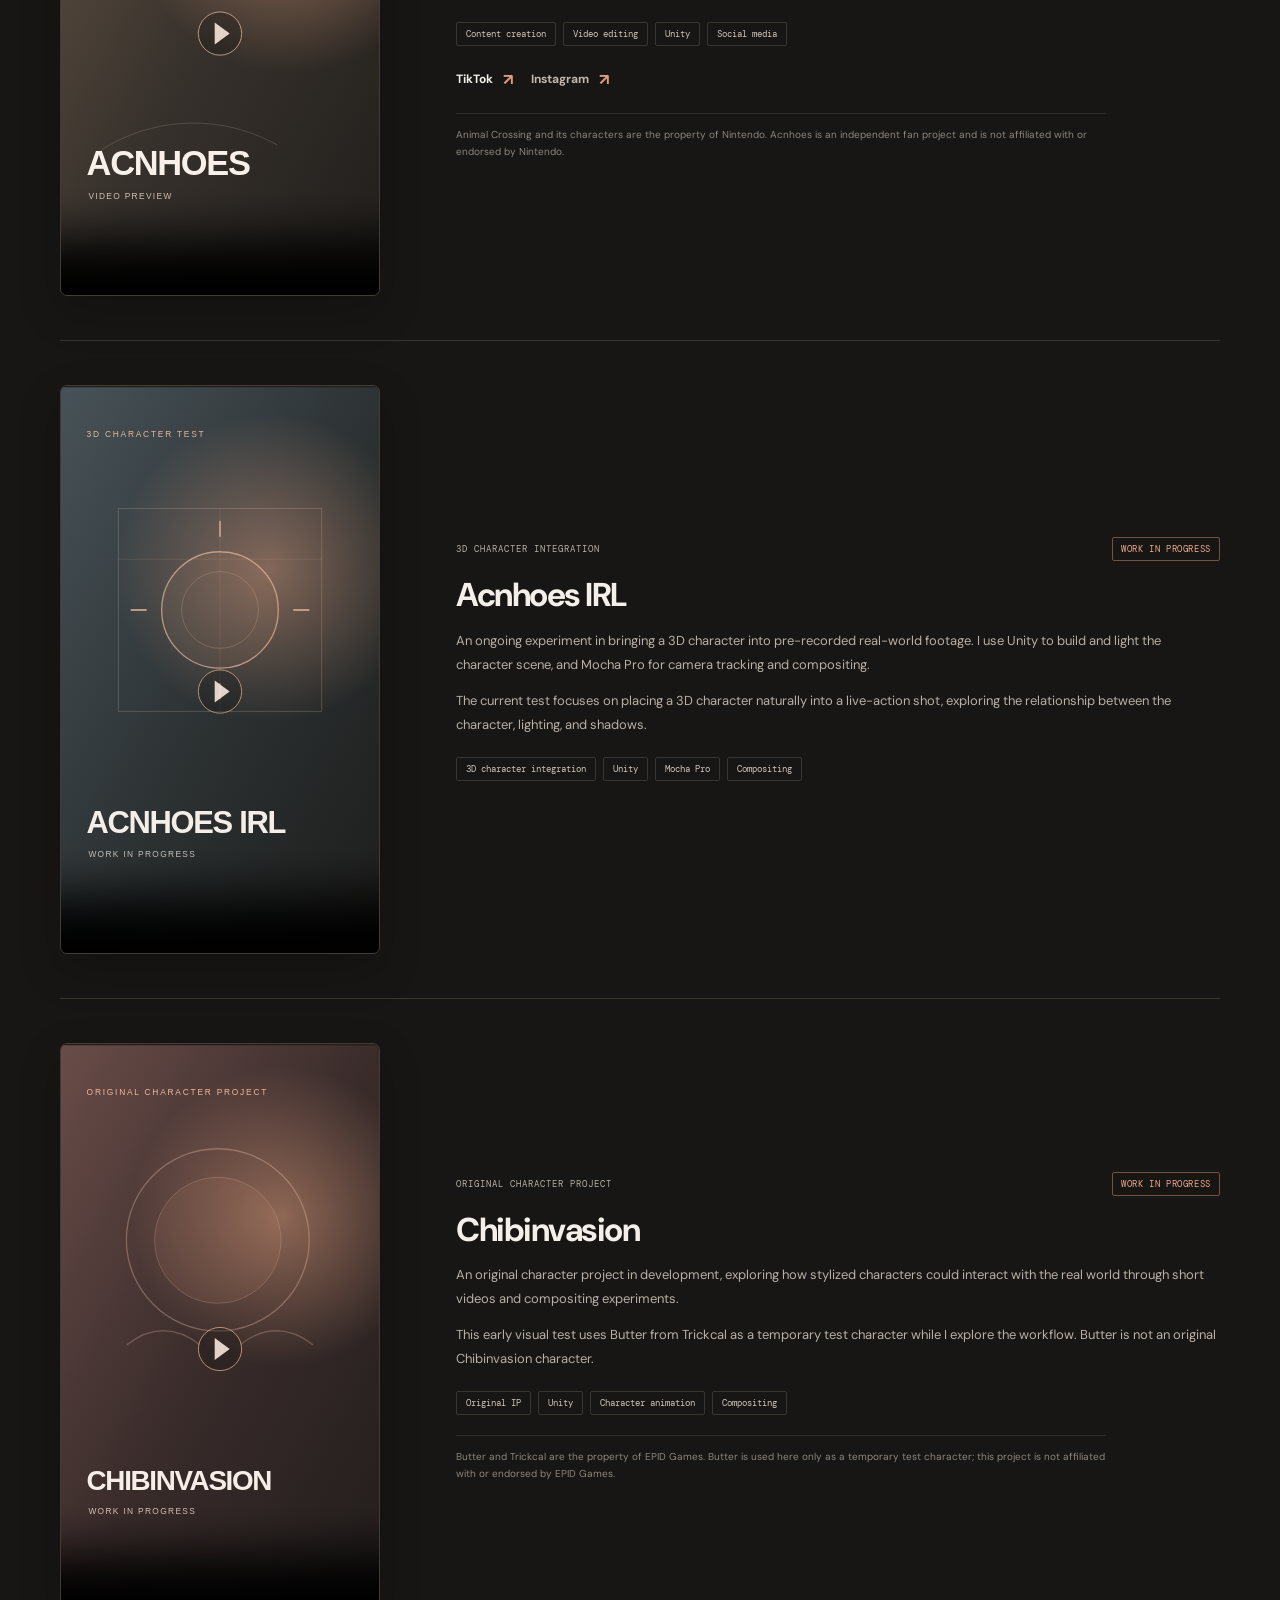
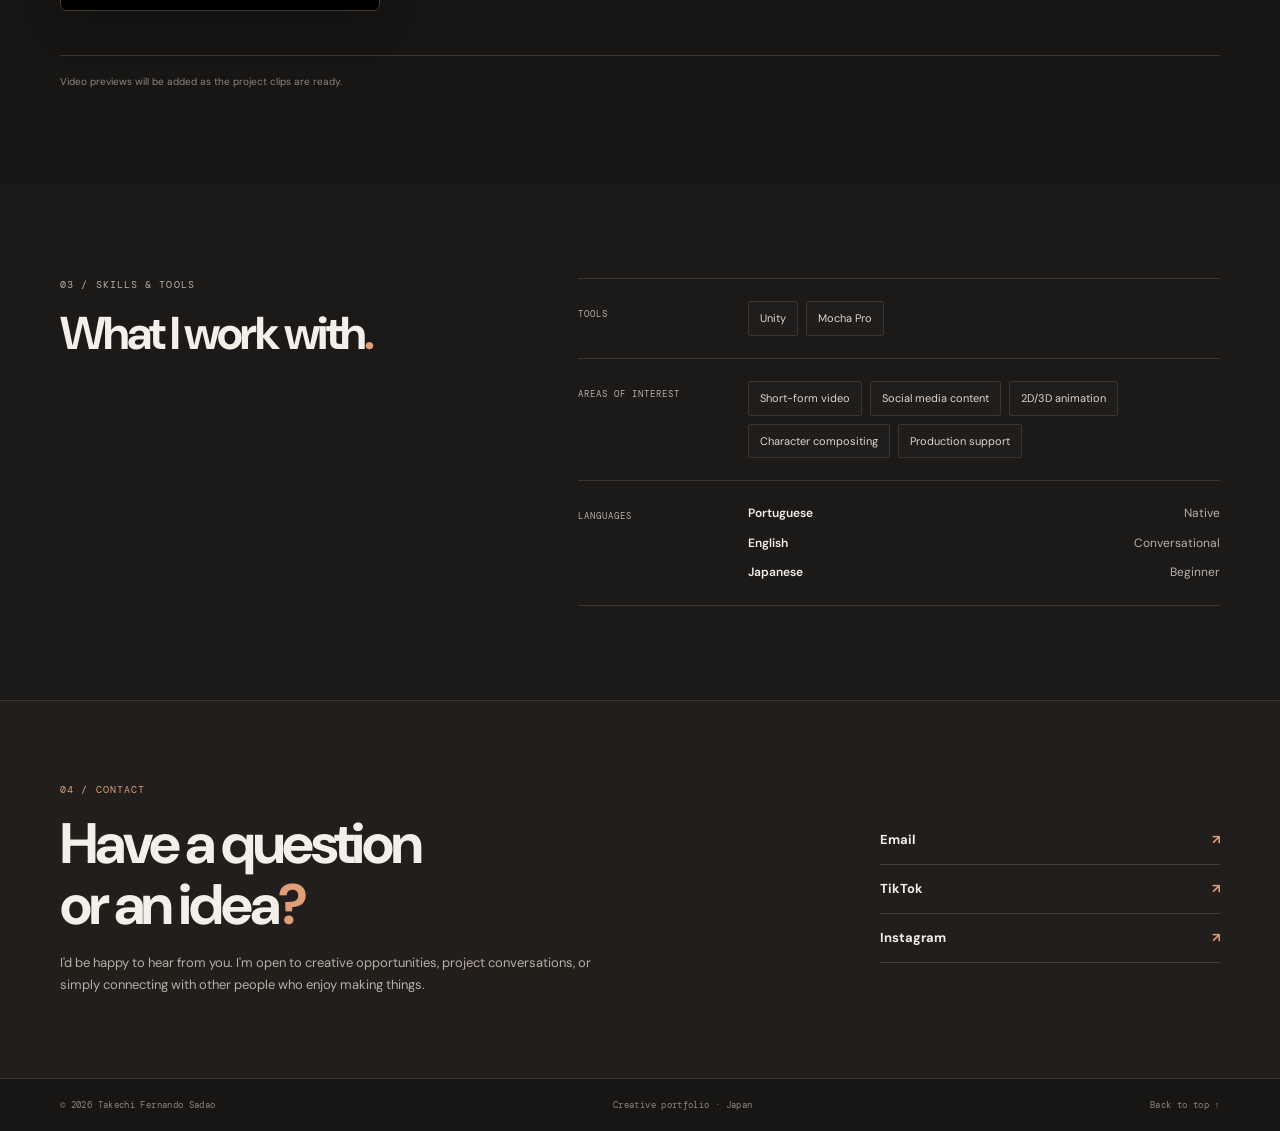
==== commit 49ae632e: "Update index.html" ====
--- a/index.html
+++ b/index.html
@@ -122,9 +122,18 @@
         </article>
 
         <article class="project-row">
+          <!--
           <div class="project-media placeholder-media">
             <img src="assets/posters/acnhoes-irl.svg" alt="Acnhoes IRL project video placeholder" loading="lazy">
           </div>
+          -->
+          <div class="project-media">
+            <video controls playsinline preload="none" poster="assets/posters/acnhoes-irl.svg" aria-label="Acnhoes IRL character compositing experiment">
+              <source src="assets/videos/acnhoes-irl.mp4" type="video/mp4">
+              Your browser does not support HTML video. You can try another browser.
+            </video>
+          </div>
+
           <div class="project-info">
             <div class="project-topline">
               <p class="eyebrow">3D CHARACTER INTEGRATION</p>
@@ -140,9 +149,18 @@
         </article>
 
         <article class="project-row project-row-last">
+          <!--
           <div class="project-media placeholder-media">
             <img src="assets/posters/chibinvasion.svg" alt="Chibinvasion work-in-progress video placeholder" loading="lazy">
           </div>
+          -->
+          <div class="project-media">
+            <video controls playsinline preload="none" poster="assets/posters/chibinvasion.svg" aria-label="Chibinvasion work-in-progress character test">
+              <source src="assets/videos/chibinvasion-wip.mp4" type="video/mp4">
+              Your browser does not support HTML video. You can try another browser.
+            </video>
+          </div>
+          
           <div class="project-info">
             <div class="project-topline">
               <p class="eyebrow">ORIGINAL CHARACTER PROJECT</p>
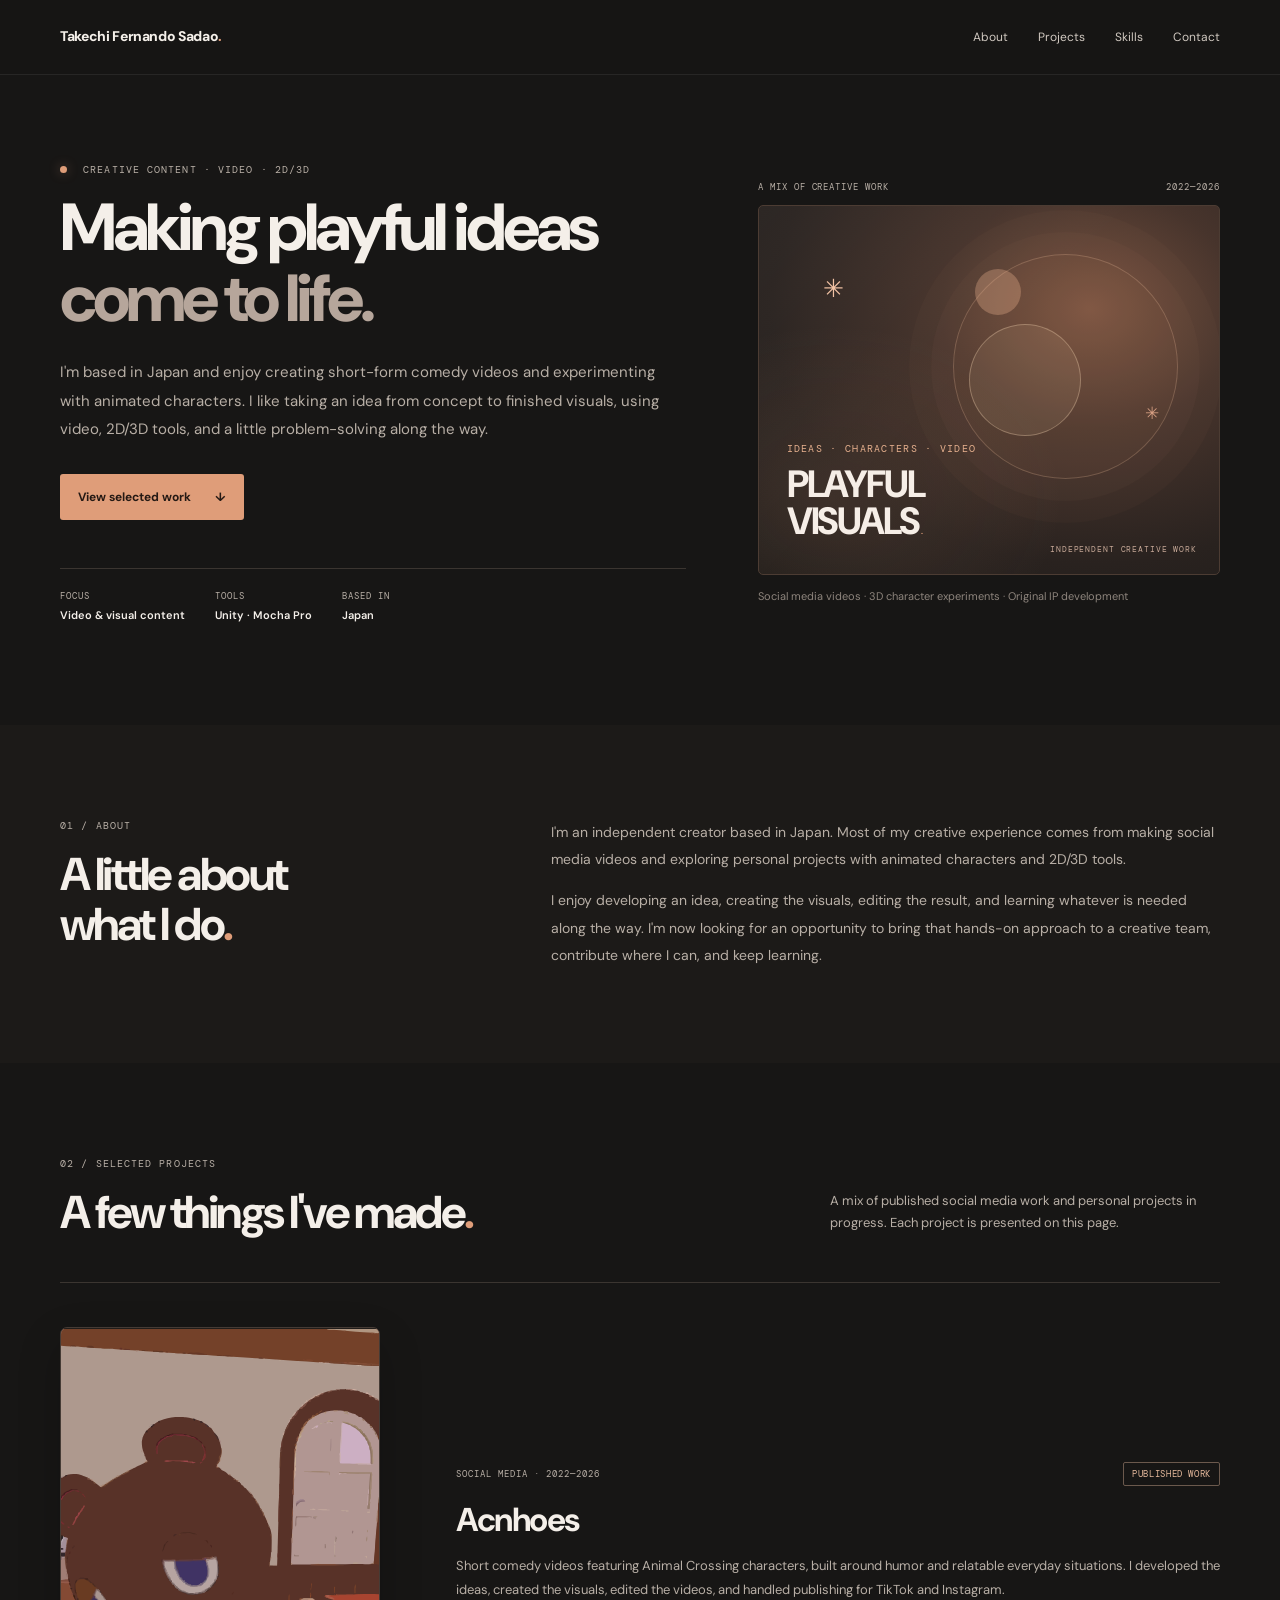
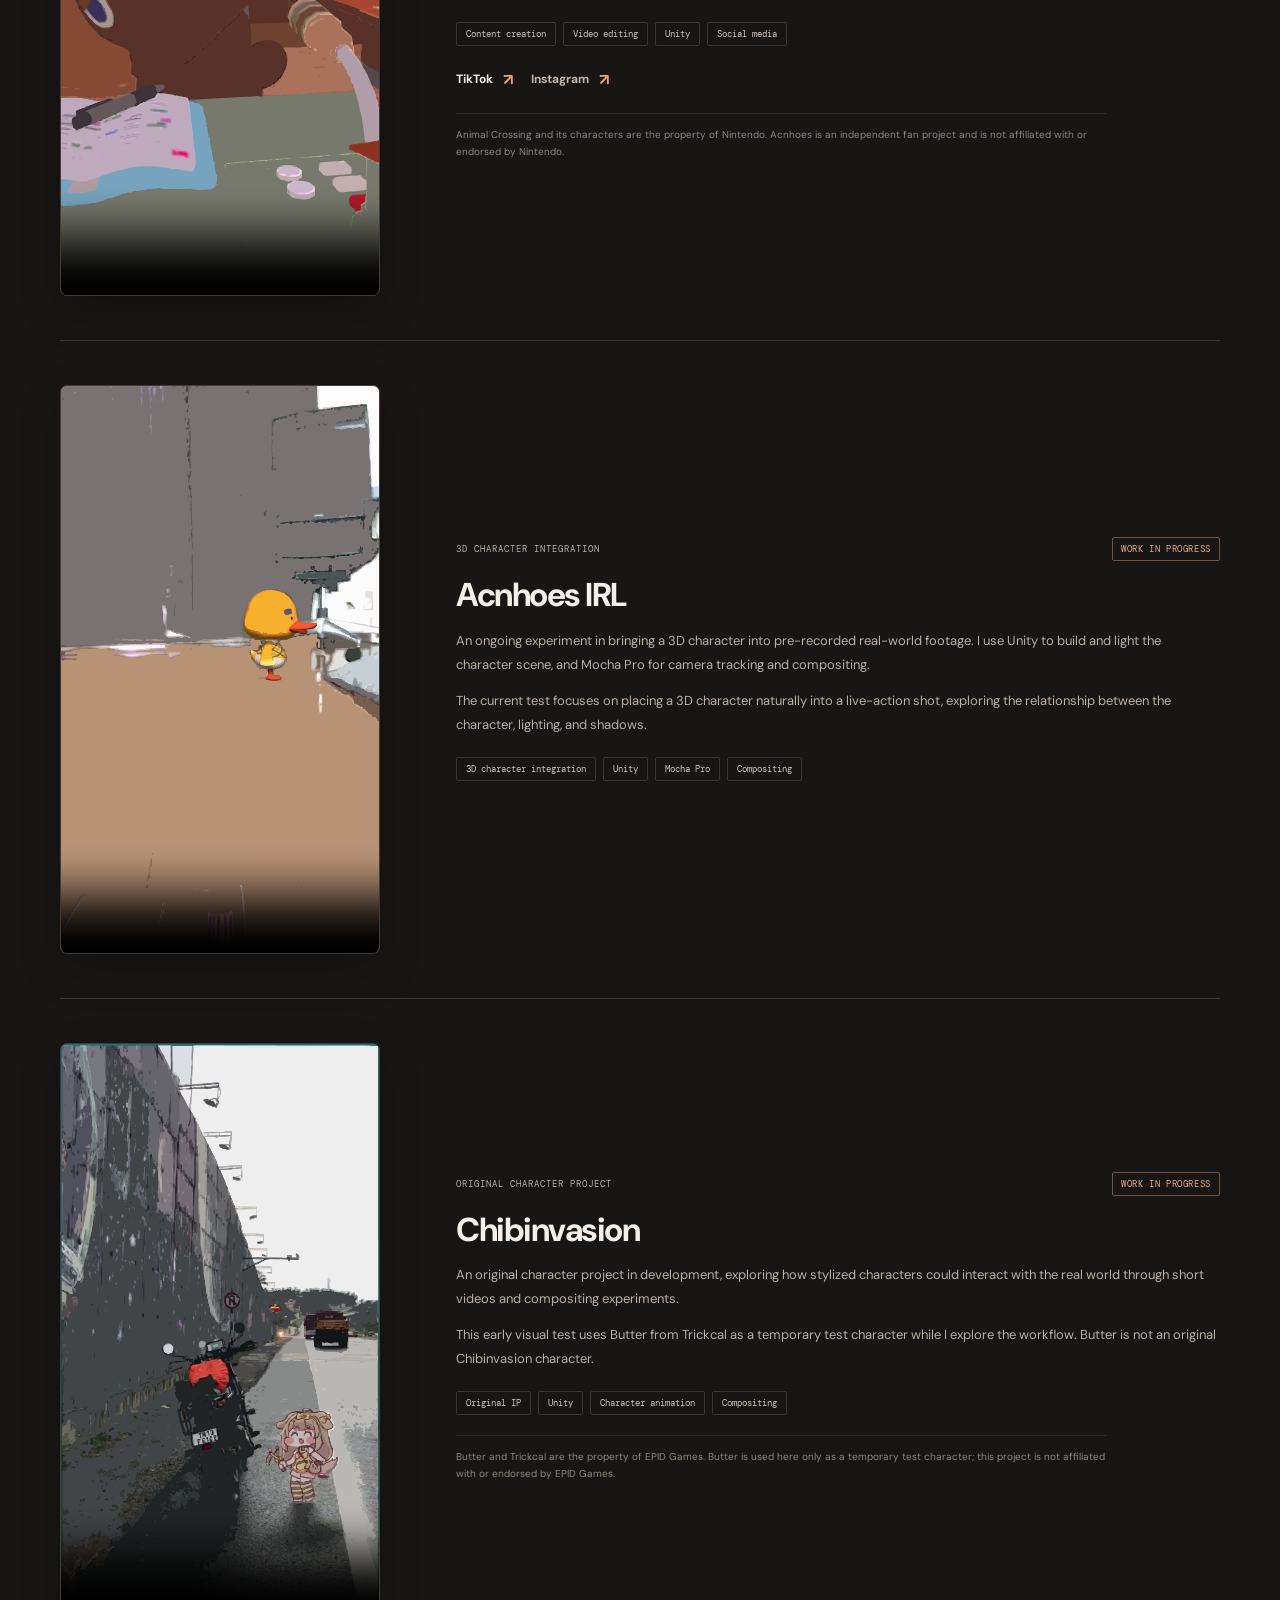
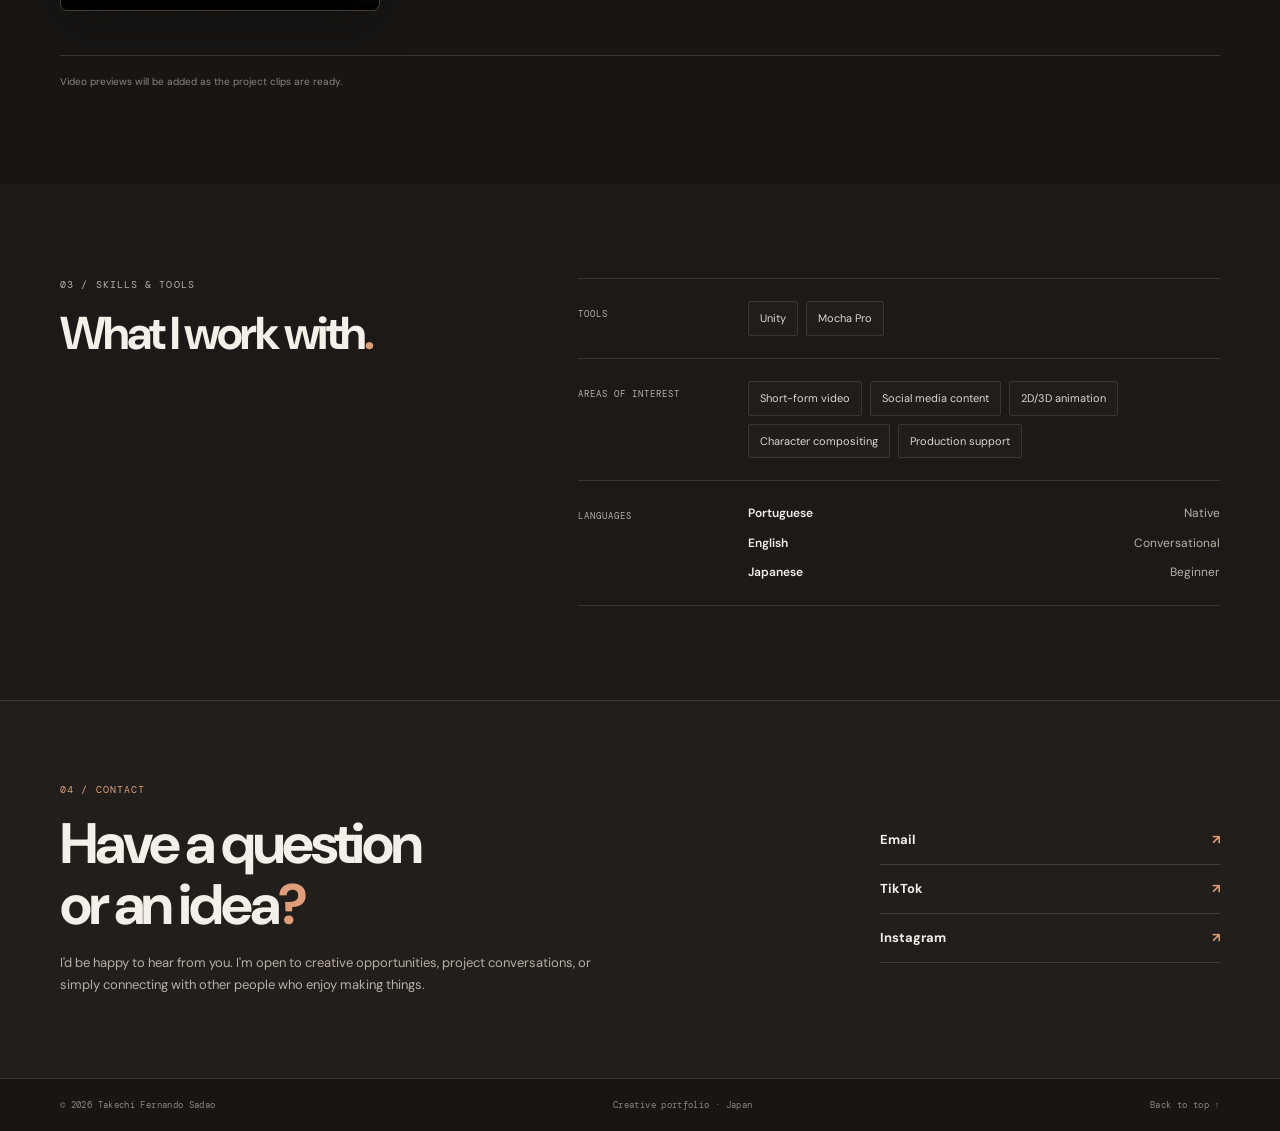
==== commit d68ba967: "Update index.html" ====
--- a/index.html
+++ b/index.html
@@ -51,7 +51,7 @@
           </div>
         </div>
 
-        <aside class="hero-aside" aria-label="Portfolio overview">
+        <aside>
           <div class="aside-topline"><span>A MIX OF CREATIVE WORK</span><span>2022—2026</span></div>
           <div class="hero-art">
             <div class="art-orb art-orb-one"></div>
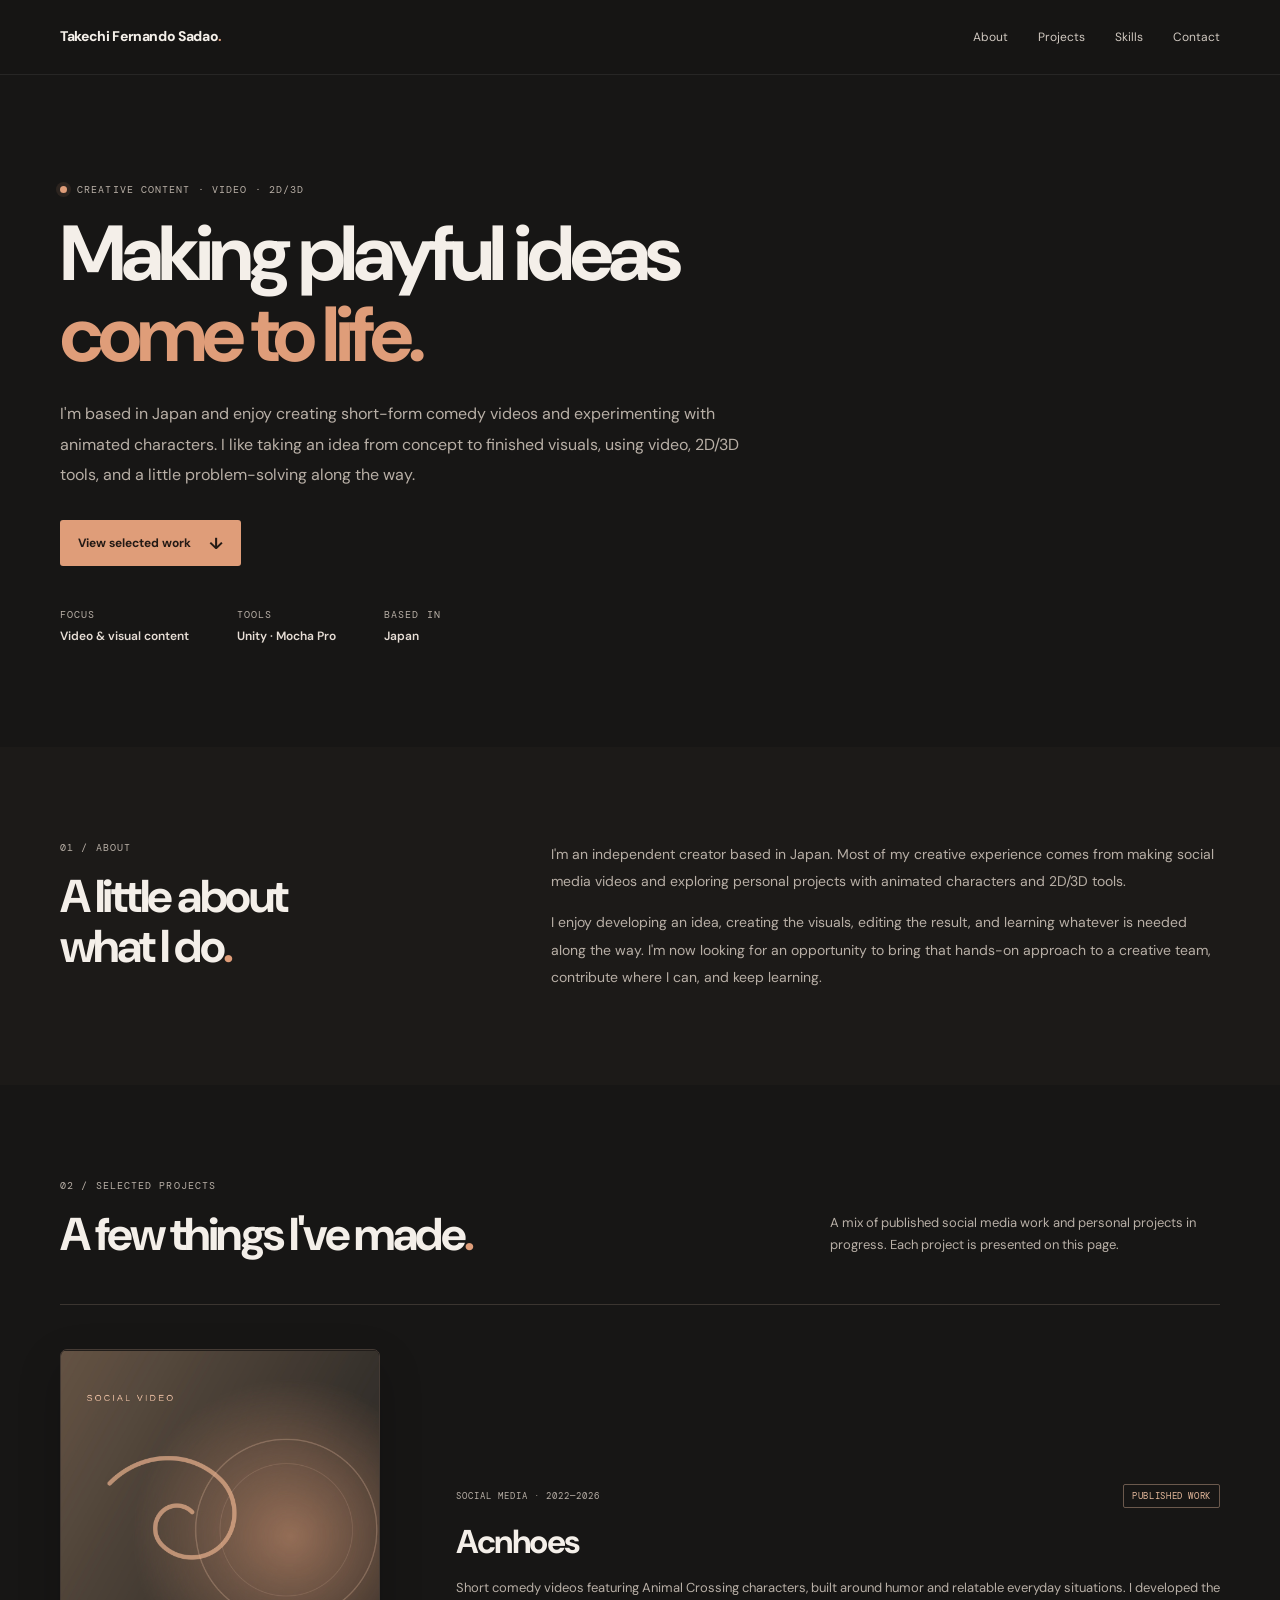
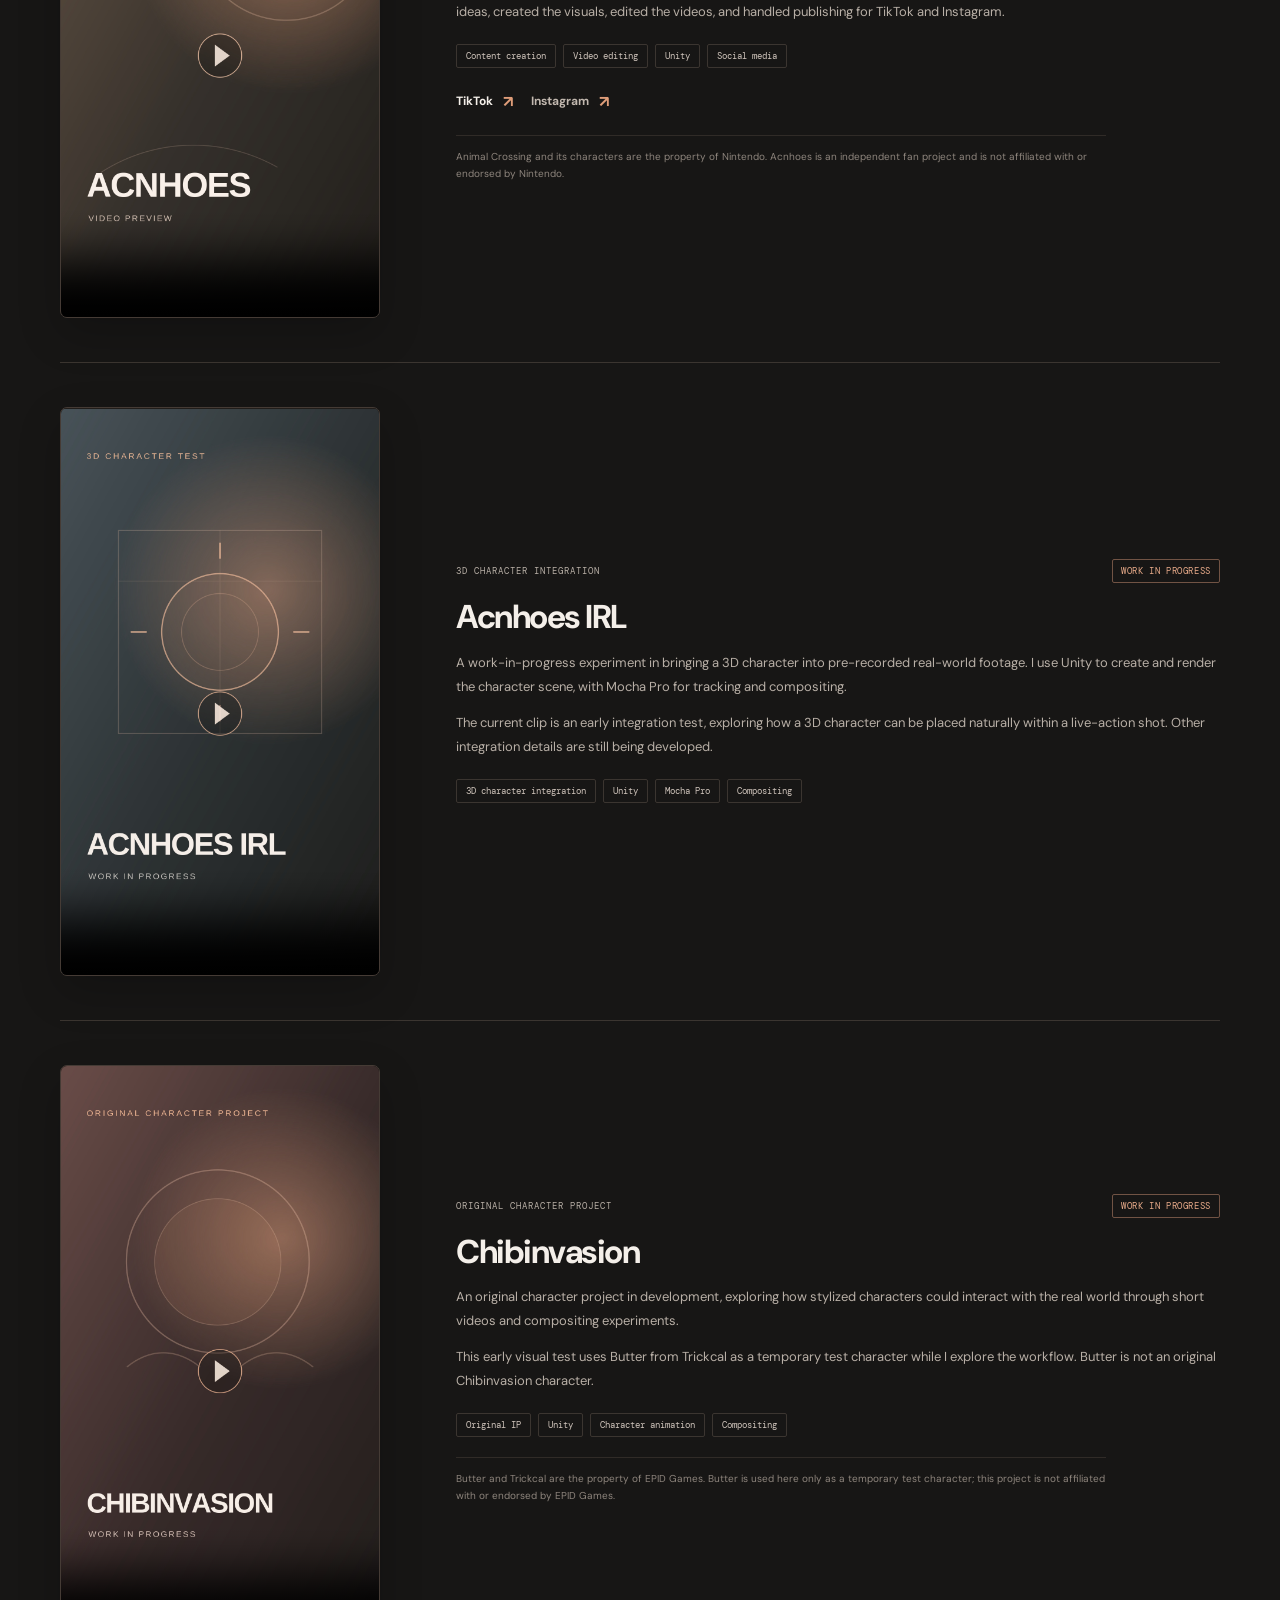
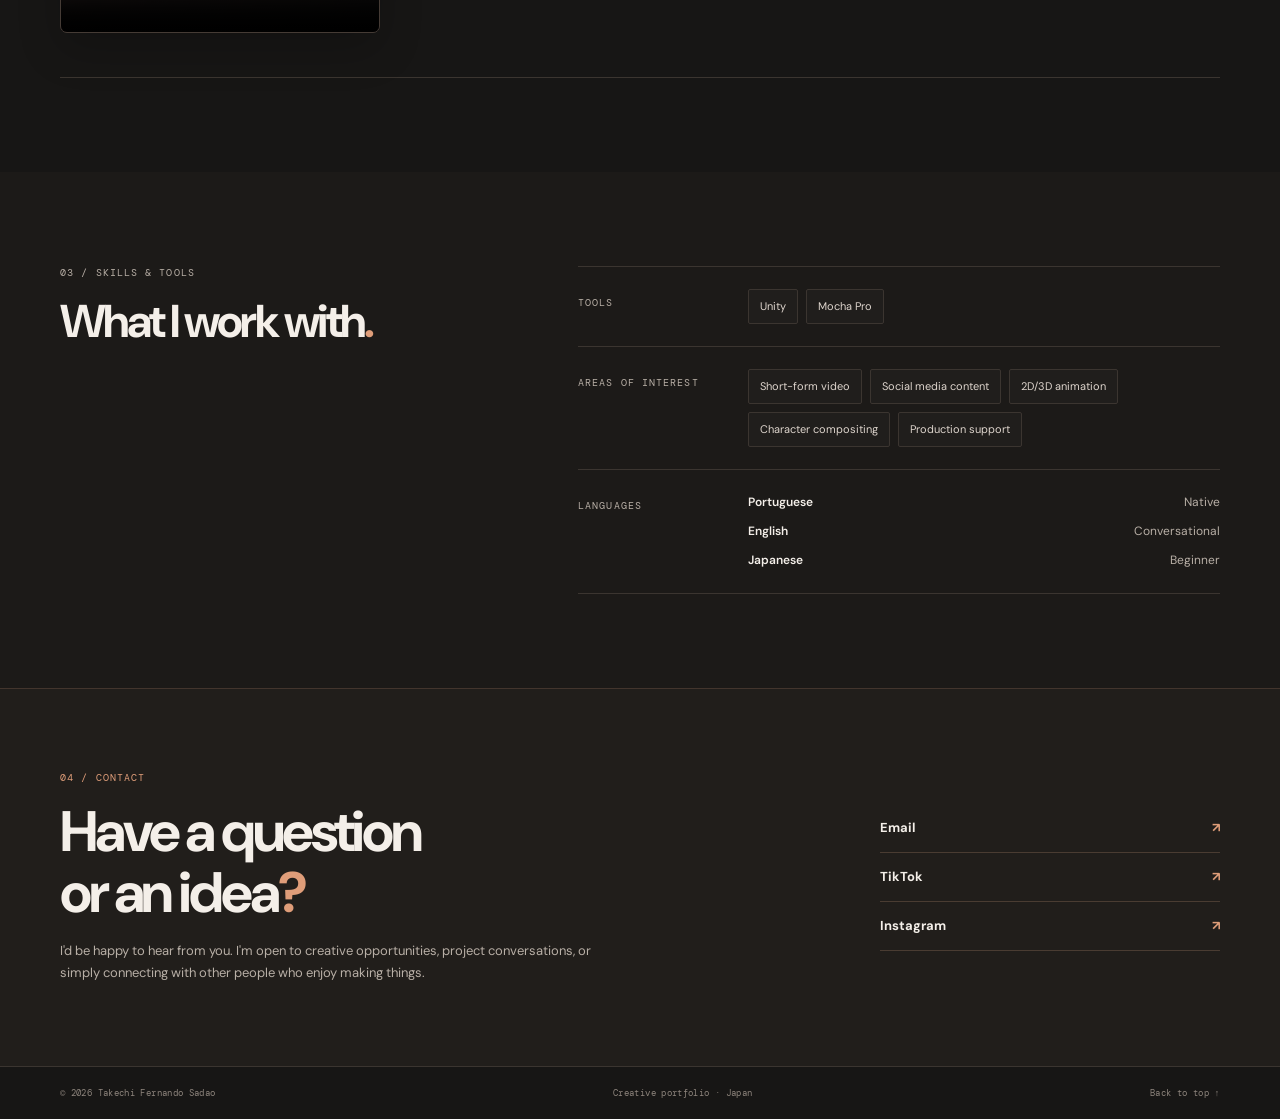
==== commit 9e495dd7: "Add files via upload" ====
--- a/index.html
+++ b/index.html
@@ -3,7 +3,7 @@
 <head>
   <meta charset="utf-8">
   <meta name="viewport" content="width=device-width, initial-scale=1">
-  <meta name="description" content="Creative portfolio by Takechi Fernando Sadao — short-form video, character projects and 2D/3D compositing experiments.">
+  <meta name="description" content="Creative portfolio by Takechi Fernando Sadao — short-form video, character projects and 2D/3D experiments.">
   <meta name="theme-color" content="#171615">
   <meta property="og:type" content="website">
   <meta property="og:title" content="Creative Portfolio — Takechi Fernando Sadao">
@@ -42,28 +42,14 @@
           <h1>Making playful ideas<br><span class="muted">come to life.</span></h1>
           <p class="hero-lede">I'm based in Japan and enjoy creating short-form comedy videos and experimenting with animated characters. I like taking an idea from concept to finished visuals, using video, 2D/3D tools, and a little problem-solving along the way.</p>
           <div class="hero-actions">
-            <a class="button button-primary" href="#projects">View selected work <span>↓</span></a>
+            <a class="button button-primary" href="#projects">View selected work <span aria-hidden="true">↓</span></a>
           </div>
           <div class="hero-meta">
-            <div><span class="meta-label">FOCUS</span><strong>Video & visual content</strong></div>
+            <div><span class="meta-label">FOCUS</span><strong>Video &amp; visual content</strong></div>
             <div><span class="meta-label">TOOLS</span><strong>Unity · Mocha Pro</strong></div>
             <div><span class="meta-label">BASED IN</span><strong>Japan</strong></div>
           </div>
         </div>
-
-        <aside>
-          <div class="aside-topline"><span>A MIX OF CREATIVE WORK</span><span>2022—2026</span></div>
-          <div class="hero-art">
-            <div class="art-orb art-orb-one"></div>
-            <div class="art-orb art-orb-two"></div>
-            <div class="art-orb art-orb-three"></div>
-            <div class="art-spark spark-one">✳</div>
-            <div class="art-spark spark-two">✳</div>
-            <div class="art-label"><span>IDEAS · CHARACTERS · VIDEO</span><strong>PLAYFUL<br>VISUALS<span>.</span></strong></div>
-            <div class="art-foot">INDEPENDENT CREATIVE WORK</div>
-          </div>
-          <p class="aside-caption">Social media videos · 3D character experiments · Original IP development</p>
-        </aside>
       </div>
     </section>
 
@@ -91,13 +77,8 @@
         </div>
 
         <article class="project-row">
-          <!--
-          <div class="project-media placeholder-media">
-            <img src="assets/posters/acnhoes.svg" alt="Acnhoes project video placeholder" loading="lazy">
-          </div>
-          -->
           <div class="project-media">
-            <video controls playsinline preload="none" poster="assets/posters/acnhoes.svg" aria-label="Acnhoes short-form comedy video">
+            <video controls playsinline preload="none" poster="assets/posters/acnhoes.jpg" aria-label="Acnhoes short-form comedy video">
               <source src="assets/videos/acnhoes.mp4" type="video/mp4">
               Your browser does not support HTML video. You can try another browser.
             </video>
@@ -114,21 +95,16 @@
               <li>Content creation</li><li>Video editing</li><li>Unity</li><li>Social media</li>
             </ul>
             <div class="project-links">
-              <a class="arrow-link" href="https://www.tiktok.com/@acnhoes" target="_blank" rel="noopener noreferrer">TikTok <span>↗</span></a>
-              <a class="arrow-link secondary-link" href="https://www.instagram.com/acnhoes/" target="_blank" rel="noopener noreferrer">Instagram <span>↗</span></a>
+              <a class="arrow-link" href="https://www.tiktok.com/@acnhoes" target="_blank" rel="noopener noreferrer">TikTok <span aria-hidden="true">↗</span></a>
+              <a class="arrow-link secondary-link" href="https://www.instagram.com/acnhoes/" target="_blank" rel="noopener noreferrer">Instagram <span aria-hidden="true">↗</span></a>
             </div>
             <p class="project-credit">Animal Crossing and its characters are the property of Nintendo. Acnhoes is an independent fan project and is not affiliated with or endorsed by Nintendo.</p>
           </div>
         </article>
 
         <article class="project-row">
-          <!--
-          <div class="project-media placeholder-media">
-            <img src="assets/posters/acnhoes-irl.svg" alt="Acnhoes IRL project video placeholder" loading="lazy">
-          </div>
-          -->
           <div class="project-media">
-            <video controls playsinline preload="none" poster="assets/posters/acnhoes-irl.svg" aria-label="Acnhoes IRL character compositing experiment">
+            <video controls playsinline preload="none" poster="assets/posters/acnhoes-irl.jpg" aria-label="Acnhoes IRL 3D character integration work in progress">
               <source src="assets/videos/acnhoes-irl.mp4" type="video/mp4">
               Your browser does not support HTML video. You can try another browser.
             </video>
@@ -140,8 +116,8 @@
               <span class="project-status status-wip">WORK IN PROGRESS</span>
             </div>
             <h3>Acnhoes IRL</h3>
-            <p>An ongoing experiment in bringing a 3D character into pre-recorded real-world footage. I use Unity to build and light the character scene, and Mocha Pro for camera tracking and compositing.</p>
-            <p class="contribution">The current test focuses on placing a 3D character naturally into a live-action shot, exploring the relationship between the character, lighting, and shadows.</p>
+            <p>A work-in-progress experiment in bringing a 3D character into pre-recorded real-world footage. I use Unity to create and render the character scene, with Mocha Pro for tracking and compositing.</p>
+            <p class="contribution">The current clip is an early integration test, exploring how a 3D character can be placed naturally within a live-action shot. Other integration details are still being developed.</p>
             <ul class="tag-list">
               <li>3D character integration</li><li>Unity</li><li>Mocha Pro</li><li>Compositing</li>
             </ul>
@@ -149,18 +125,13 @@
         </article>
 
         <article class="project-row project-row-last">
-          <!--
-          <div class="project-media placeholder-media">
-            <img src="assets/posters/chibinvasion.svg" alt="Chibinvasion work-in-progress video placeholder" loading="lazy">
-          </div>
-          -->
           <div class="project-media">
-            <video controls playsinline preload="none" poster="assets/posters/chibinvasion.svg" aria-label="Chibinvasion work-in-progress character test">
+            <video controls playsinline preload="none" poster="assets/posters/chibinvasion.jpg" aria-label="Chibinvasion work-in-progress character test">
               <source src="assets/videos/chibinvasion-wip.mp4" type="video/mp4">
               Your browser does not support HTML video. You can try another browser.
             </video>
           </div>
-          
+
           <div class="project-info">
             <div class="project-topline">
               <p class="eyebrow">ORIGINAL CHARACTER PROJECT</p>
@@ -175,15 +146,13 @@
             <p class="project-credit">Butter and Trickcal are the property of EPID Games. Butter is used here only as a temporary test character; this project is not affiliated with or endorsed by EPID Games.</p>
           </div>
         </article>
-
-        <p class="media-note">Video previews will be added as the project clips are ready.</p>
       </div>
     </section>
 
     <section id="skills" class="section skills-section">
       <div class="container skills-grid">
         <div>
-          <p class="eyebrow">03 / SKILLS & TOOLS</p>
+          <p class="eyebrow">03 / SKILLS &amp; TOOLS</p>
           <h2>What I work with<span class="accent">.</span></h2>
         </div>
         <div class="skills-content">
@@ -215,9 +184,9 @@
           <p class="contact-note">I'd be happy to hear from you. I'm open to creative opportunities, project conversations, or simply connecting with other people who enjoy making things.</p>
         </div>
         <div class="contact-links">
-          <a href="mailto:takechisadao@gmail.com">Email <span>↗</span></a>
-          <a href="https://www.tiktok.com/@acnhoes" target="_blank" rel="noopener noreferrer">TikTok <span>↗</span></a>
-          <a href="https://www.instagram.com/acnhoes/" target="_blank" rel="noopener noreferrer">Instagram <span>↗</span></a>
+          <a href="mailto:takechisadao@gmail.com">Email <span aria-hidden="true">↗</span></a>
+          <a href="https://www.tiktok.com/@acnhoes" target="_blank" rel="noopener noreferrer">TikTok <span aria-hidden="true">↗</span></a>
+          <a href="https://www.instagram.com/acnhoes/" target="_blank" rel="noopener noreferrer">Instagram <span aria-hidden="true">↗</span></a>
         </div>
       </div>
     </section>
--- a/css/main.css
+++ b/css/main.css
@@ -58,7 +58,7 @@
 
 /* Shared section styles */
 .section { padding: 94px 0; }
-.eyebrow, .meta-label, .aside-topline, .art-foot {
+.eyebrow, .meta-label {
   color: var(--muted);
   font: 10px var(--mono);
   letter-spacing: .11em;
@@ -67,63 +67,54 @@
 h1, h2, h3, p { margin-top: 0; }
 
 /* Hero */
-.hero { padding: 88px 0 100px; }
-.hero-grid { display: grid; grid-template-columns: 1.15fr .85fr; gap: 72px; align-items: center; }
+.hero { padding: 108px 0 100px; }
+.hero-grid { display: block; }
+.hero-copy { max-width: 880px; }
+.hero .eyebrow { display: flex; align-items: center; gap: 10px; }
 .status-dot {
   display: inline-block;
   width: 7px;
   height: 7px;
-  margin-right: 9px;
+  flex: 0 0 7px;
   border-radius: 50%;
   background: var(--accent);
-  box-shadow: 0 0 12px #df9d7966;
-}
-h1 {
-  margin-bottom: 24px;
-  font-size: clamp(42px, 5.2vw, 67px);
-  font-weight: 800;
-  line-height: 1.06;
-  letter-spacing: -.06em;
-}
-.muted { color: #b6a69b; }
-.hero-lede { max-width: 620px; color: var(--muted); font-size: 15px; line-height: 1.9; }
-.hero-actions { display: flex; align-items: center; gap: 25px; margin: 30px 0 48px; }
-.button { display: inline-flex; align-items: center; gap: 24px; padding: 13px 18px; font-size: 12px; font-weight: 700; transition: background .2s ease, transform .2s ease; }
-.button-primary { background: var(--accent); color: #241914; border-radius: 3px; }
-.button-primary:hover { background: var(--accent-light); color: #241914; transform: translateY(-1px); }
-.hero-meta { display: flex; flex-wrap: wrap; gap: 30px; padding-top: 21px; border-top: 1px solid var(--line); }
-.hero-meta div { display: grid; gap: 4px; }
-.meta-label { font-size: 9px; }
-.hero-meta strong { font-size: 11px; font-weight: 600; }
-.hero-aside { min-width: 0; }
-.aside-topline { display: flex; justify-content: space-between; gap: 18px; margin-bottom: 12px; font-size: 9px; }
-.hero-art {
-  position: relative;
-  min-height: 370px;
-  overflow: hidden;
-  border: 1px solid #4c3c33;
-  border-radius: 5px;
-  background: radial-gradient(ellipse at 72% 28%, #76513f 0%, #47342c 32%, #29221f 68%, #1d1b19 100%);
-}
-.hero-art::before {
-  content: "";
-  position: absolute;
-  inset: 0;
-  background: radial-gradient(ellipse at 16% 80%, #df9d7920, transparent 42%), linear-gradient(135deg, #ffffff08, transparent 48%);
-}
-.art-orb { position: absolute; border-radius: 50%; border: 1px solid #f1c3a33c; }
-.art-orb-one { width: 225px; height: 225px; top: 13%; right: 9%; background: #e3a17a18; box-shadow: 0 0 0 22px #e3a17a08, 0 0 0 44px #e3a17a06; }
-.art-orb-two { width: 112px; height: 112px; top: 32%; right: 30%; background: #f1d0ad18; border-color: #f1d0ad58; }
-.art-orb-three { width: 46px; height: 46px; top: 17%; right: 43%; background: #e9b18d55; border: 0; }
-.art-spark { position: absolute; color: #f2c2a4; font-size: 25px; line-height: 1; }
-.spark-one { top: 19%; left: 14%; }
-.spark-two { top: 54%; right: 13%; color: #d8a084; font-size: 17px; }
-.art-label { position: absolute; left: 28px; bottom: 34px; display: grid; gap: 11px; }
-.art-label span { color: #e6b08e; font: 10px var(--mono); letter-spacing: .13em; }
-.art-label strong { color: #f6eee7; font-size: clamp(30px, 3vw, 38px); font-weight: 800; line-height: .98; letter-spacing: -.055em; }
-.art-label strong span { color: var(--accent); }
-.art-foot { position: absolute; right: 22px; bottom: 20px; color: #c6a897; font-size: 8px; }
-.aside-caption { margin: 12px 0 0; color: var(--dim); font-size: 11px; }
+  box-shadow: 0 0 0 4px rgba(223, 157, 121, .1);
+}
+.hero h1 {
+  margin: 0 0 24px;
+  font-size: clamp(44px, 7vw, 78px);
+  font-weight: 700;
+  line-height: 1.04;
+  letter-spacing: -.065em;
+}
+.hero h1 .muted { color: var(--accent); }
+.hero-lede {
+  max-width: 700px;
+  margin: 0;
+  color: var(--muted);
+  font-size: 16px;
+  line-height: 1.9;
+}
+.hero-actions { display: flex; align-items: center; gap: 16px; margin: 30px 0 42px; }
+.button {
+  display: inline-flex;
+  align-items: center;
+  justify-content: center;
+  gap: 18px;
+  min-height: 46px;
+  padding: 0 17px;
+  border: 1px solid transparent;
+  border-radius: 3px;
+  font-size: 12px;
+  font-weight: 700;
+  transition: background .2s ease, border-color .2s ease, color .2s ease;
+}
+.button-primary { background: var(--accent); color: #241a15; }
+.button-primary:hover { background: var(--accent-light); color: #241a15; }
+.button-primary span { font-size: 16px; }
+.hero-meta { display: flex; flex-wrap: wrap; gap: 30px 48px; }
+.hero-meta > div { display: grid; gap: 5px; }
+.hero-meta strong { color: #e7ded6; font-size: 12px; font-weight: 600; }
 
 /* About */
 .about-section, .skills-section { background: #1c1a18; }
@@ -195,7 +186,6 @@
 .arrow-link span { color: var(--accent); font-size: 16px; }
 .secondary-link { color: #c2b8af; }
 .project-credit { max-width: 650px; margin: 20px 0 0 !important; padding-top: 12px; border-top: 1px solid #302b27; color: var(--dim) !important; font-size: 10px !important; line-height: 1.7 !important; }
-.media-note { margin: 17px 0 0; color: var(--dim); font-size: 10px; }
 
 /* Skills */
 .skills-grid { display: grid; grid-template-columns: .8fr 1.2fr; gap: 90px; align-items: start; }
@@ -225,13 +215,12 @@
 
 /* Tablet */
 @media (max-width: 850px) {
-  .hero-grid { grid-template-columns: 1fr; gap: 44px; }
-  .hero-aside { max-width: 650px; }
   .about-grid, .skills-grid { grid-template-columns: 1fr; gap: 30px; }
   .project-row { grid-template-columns: minmax(0, 1fr); gap: 28px; }
   .project-media { width: min(72vw, 320px); }
   .project-info { width: 100%; max-width: 690px; margin-inline: auto; }
   .section { padding: 76px 0; }
+  .hero { padding: 88px 0 82px; }
   .section-heading { display: block; }
   .section-intro { margin-top: 16px; }
 }
@@ -258,15 +247,10 @@
   }
   .primary-nav.is-open { display: flex; }
   .hero { padding: 62px 0 70px; }
+  .hero h1 { font-size: clamp(42px, 12vw, 62px); }
   .hero-lede { font-size: 14px; }
   .hero-actions { flex-wrap: wrap; margin: 25px 0 36px; }
   .hero-meta { gap: 17px 22px; }
-  .hero-art { min-height: 290px; }
-  .art-label { left: 22px; bottom: 29px; }
-  .art-label strong { font-size: 29px; }
-  .art-orb-one { width: 180px; height: 180px; }
-  .art-orb-two { width: 92px; height: 92px; }
-  .art-foot { right: 16px; bottom: 16px; font-size: 7px; }
   .section { padding: 64px 0; }
   .section-heading { margin-bottom: 28px; }
   .project-row { gap: 24px; padding: 32px 0; }
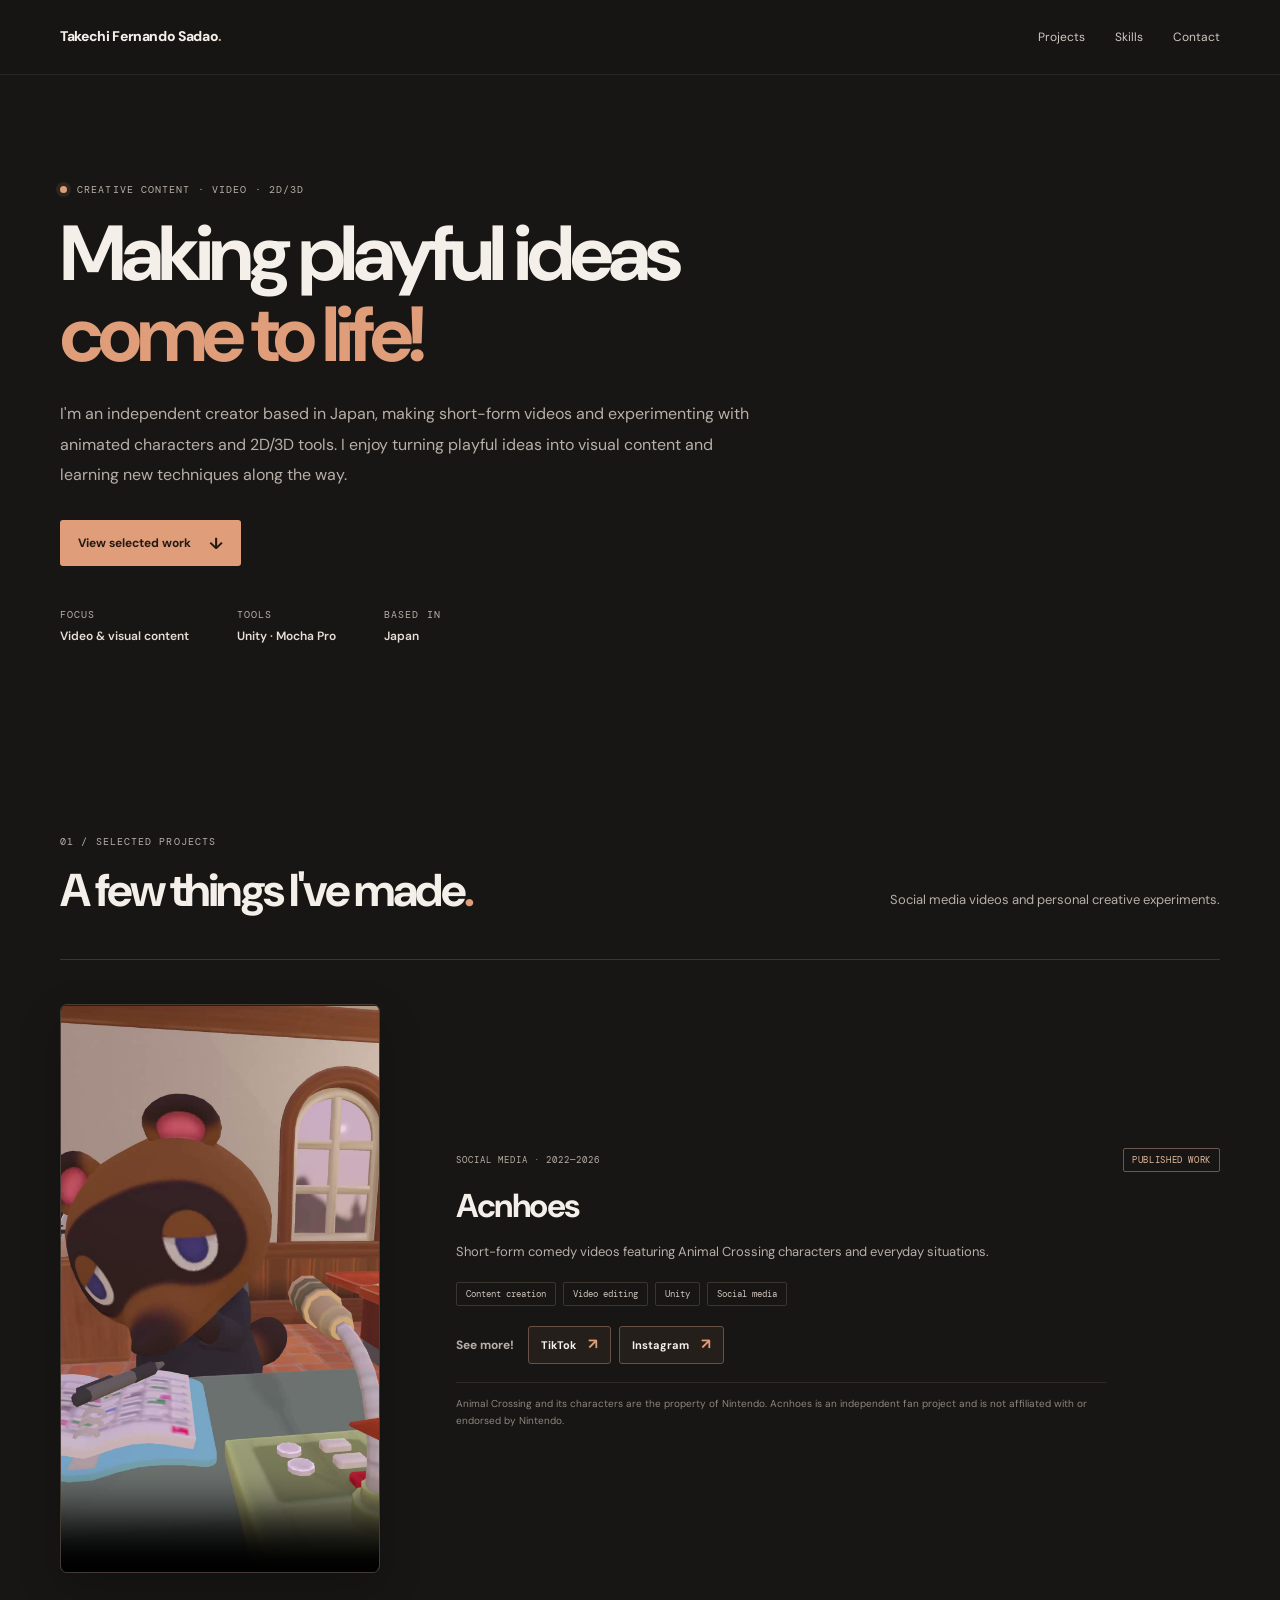
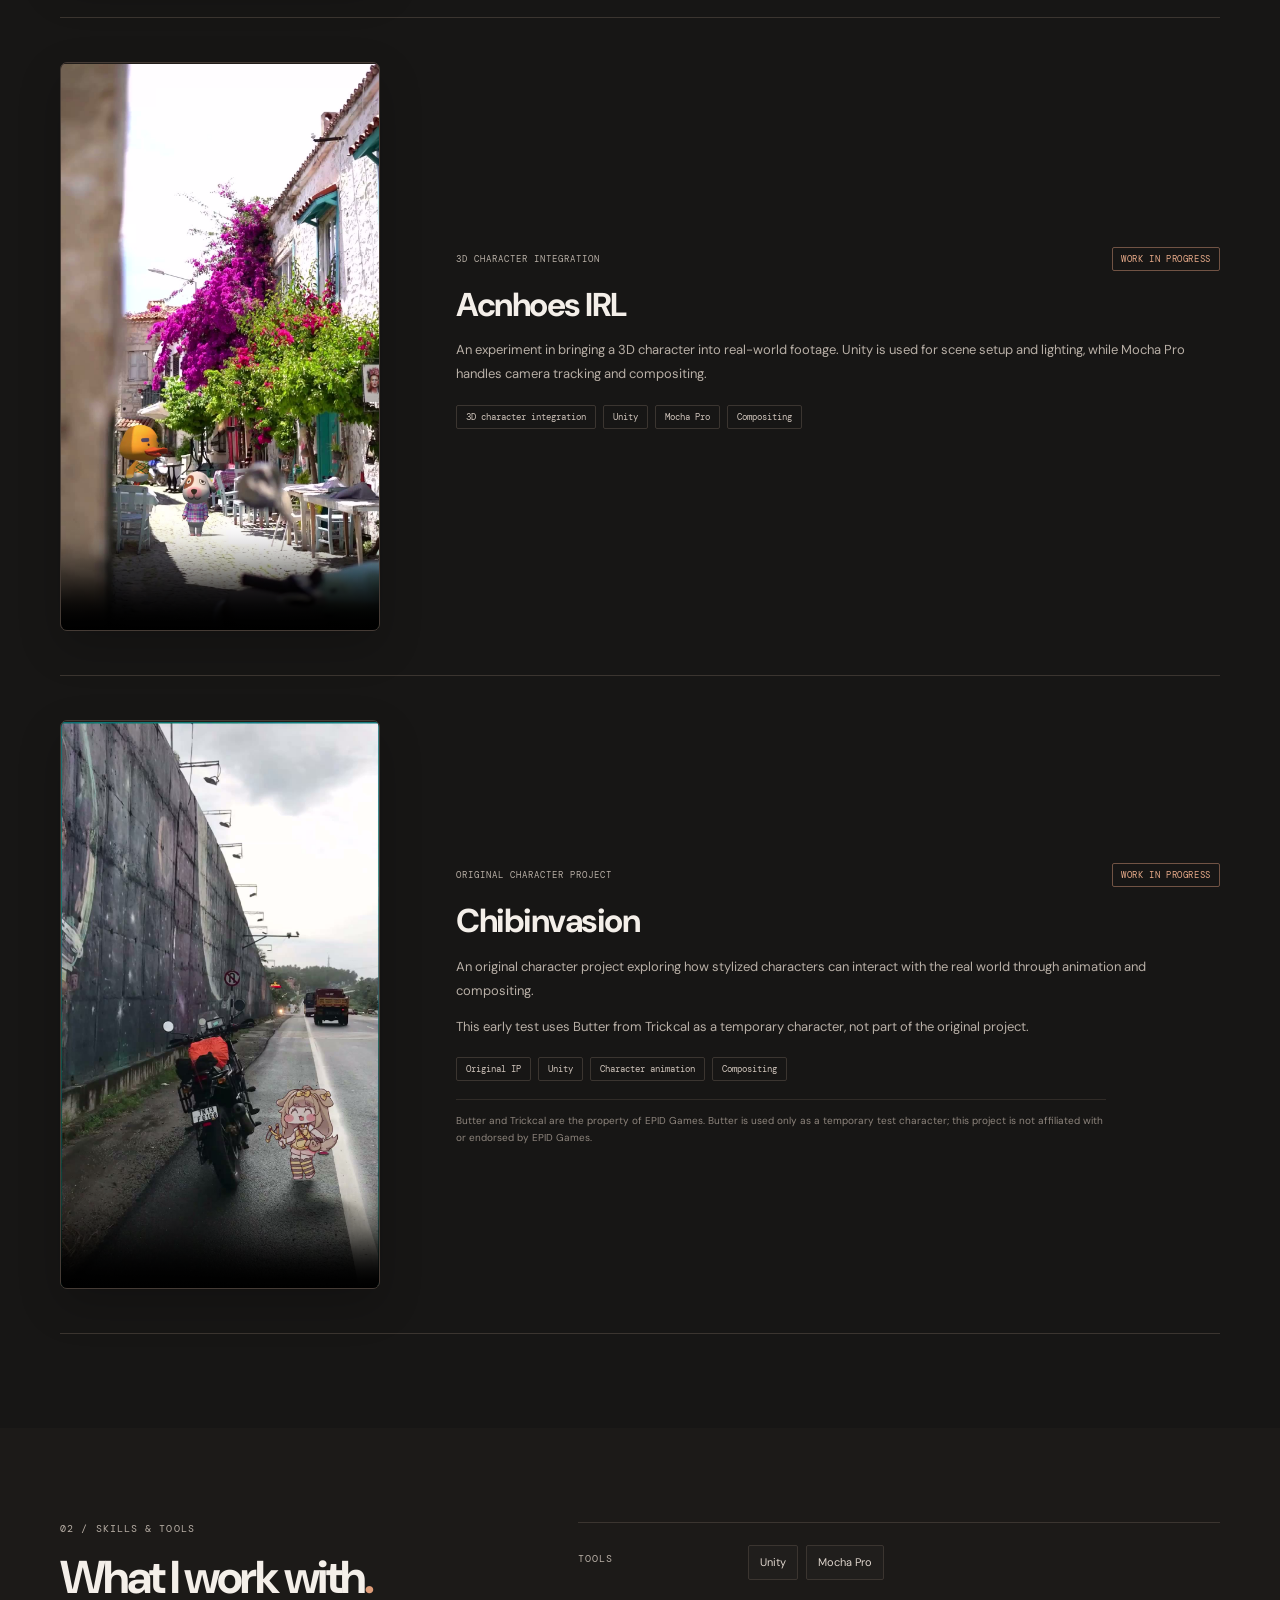
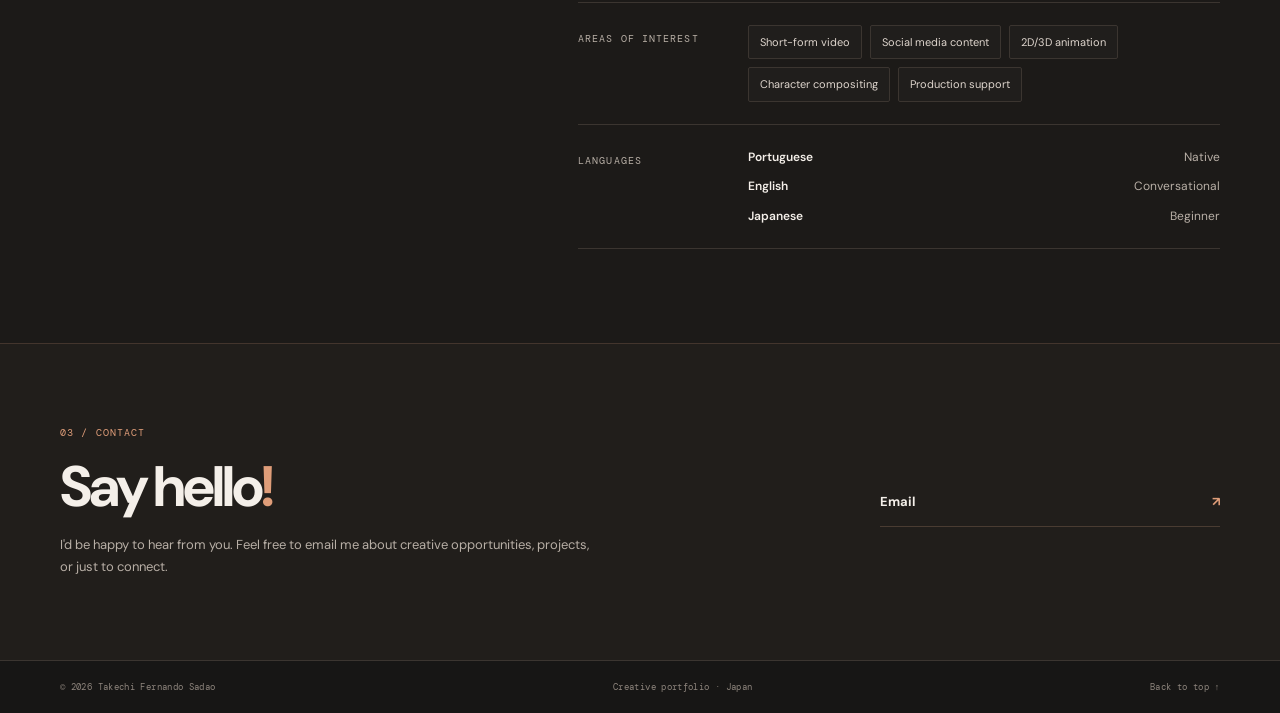
==== commit 8837134b: "Add files via upload" ====
--- a/index.html
+++ b/index.html
@@ -26,7 +26,6 @@
         <span></span><span></span>
       </button>
       <nav id="primary-nav" class="primary-nav" aria-label="Main navigation">
-        <a href="#about">About</a>
         <a href="#projects">Projects</a>
         <a href="#skills">Skills</a>
         <a href="#contact">Contact</a>
@@ -39,8 +38,8 @@
       <div class="container hero-grid">
         <div class="hero-copy">
           <p class="eyebrow"><span class="status-dot"></span> CREATIVE CONTENT · VIDEO · 2D/3D</p>
-          <h1>Making playful ideas<br><span class="muted">come to life.</span></h1>
-          <p class="hero-lede">I'm based in Japan and enjoy creating short-form comedy videos and experimenting with animated characters. I like taking an idea from concept to finished visuals, using video, 2D/3D tools, and a little problem-solving along the way.</p>
+          <h1>Making playful ideas<br><span class="accent-text">come to life!</span></h1>
+          <p class="hero-lede">I'm an independent creator based in Japan, making short-form videos and experimenting with animated characters and 2D/3D tools. I enjoy turning playful ideas into visual content and learning new techniques along the way.</p>
           <div class="hero-actions">
             <a class="button button-primary" href="#projects">View selected work <span aria-hidden="true">↓</span></a>
           </div>
@@ -53,27 +52,14 @@
       </div>
     </section>
 
-    <section id="about" class="section about-section">
-      <div class="container about-grid">
-        <div>
-          <p class="eyebrow">01 / ABOUT</p>
-          <h2>A little about<br>what I do<span class="accent">.</span></h2>
-        </div>
-        <div class="about-copy">
-          <p>I'm an independent creator based in Japan. Most of my creative experience comes from making social media videos and exploring personal projects with animated characters and 2D/3D tools.</p>
-          <p>I enjoy developing an idea, creating the visuals, editing the result, and learning whatever is needed along the way. I'm now looking for an opportunity to bring that hands-on approach to a creative team, contribute where I can, and keep learning.</p>
-        </div>
-      </div>
-    </section>
-
     <section id="projects" class="section work-section">
       <div class="container">
         <div class="section-heading">
           <div>
-            <p class="eyebrow">02 / SELECTED PROJECTS</p>
+            <p class="eyebrow">01 / SELECTED PROJECTS</p>
             <h2>A few things I've made<span class="accent">.</span></h2>
           </div>
-          <p class="section-intro">A mix of published social media work and personal projects in progress. Each project is presented on this page.</p>
+          <p class="section-intro">Social media videos and personal creative experiments.</p>
         </div>
 
         <article class="project-row">
@@ -90,13 +76,16 @@
               <span class="project-status">PUBLISHED WORK</span>
             </div>
             <h3>Acnhoes</h3>
-            <p>Short comedy videos featuring Animal Crossing characters, built around humor and relatable everyday situations. I developed the ideas, created the visuals, edited the videos, and handled publishing for TikTok and Instagram.</p>
+            <p>Short-form comedy videos featuring Animal Crossing characters and everyday situations.</p>
             <ul class="tag-list">
               <li>Content creation</li><li>Video editing</li><li>Unity</li><li>Social media</li>
             </ul>
-            <div class="project-links">
-              <a class="arrow-link" href="https://www.tiktok.com/@acnhoes" target="_blank" rel="noopener noreferrer">TikTok <span aria-hidden="true">↗</span></a>
-              <a class="arrow-link secondary-link" href="https://www.instagram.com/acnhoes/" target="_blank" rel="noopener noreferrer">Instagram <span aria-hidden="true">↗</span></a>
+            <div class="project-more" aria-label="More from Acnhoes">
+              <span class="project-more-label">See more!</span>
+              <div class="project-links">
+                <a class="social-link" href="https://www.tiktok.com/@acnhoes" target="_blank" rel="noopener noreferrer">TikTok <span aria-hidden="true">↗</span></a>
+                <a class="social-link" href="https://www.instagram.com/acnhoes/" target="_blank" rel="noopener noreferrer">Instagram <span aria-hidden="true">↗</span></a>
+              </div>
             </div>
             <p class="project-credit">Animal Crossing and its characters are the property of Nintendo. Acnhoes is an independent fan project and is not affiliated with or endorsed by Nintendo.</p>
           </div>
@@ -116,8 +105,7 @@
               <span class="project-status status-wip">WORK IN PROGRESS</span>
             </div>
             <h3>Acnhoes IRL</h3>
-            <p>A work-in-progress experiment in bringing a 3D character into pre-recorded real-world footage. I use Unity to create and render the character scene, with Mocha Pro for tracking and compositing.</p>
-            <p class="contribution">The current clip is an early integration test, exploring how a 3D character can be placed naturally within a live-action shot. Other integration details are still being developed.</p>
+            <p>An experiment in bringing a 3D character into real-world footage. Unity is used for scene setup and lighting, while Mocha Pro handles camera tracking and compositing.</p>
             <ul class="tag-list">
               <li>3D character integration</li><li>Unity</li><li>Mocha Pro</li><li>Compositing</li>
             </ul>
@@ -138,12 +126,12 @@
               <span class="project-status status-wip">WORK IN PROGRESS</span>
             </div>
             <h3>Chibinvasion</h3>
-            <p>An original character project in development, exploring how stylized characters could interact with the real world through short videos and compositing experiments.</p>
-            <p class="contribution">This early visual test uses Butter from Trickcal as a temporary test character while I explore the workflow. Butter is not an original Chibinvasion character.</p>
+            <p>An original character project exploring how stylized characters can interact with the real world through animation and compositing.</p>
+            <p class="contribution">This early test uses Butter from Trickcal as a temporary character, not part of the original project.</p>
             <ul class="tag-list">
               <li>Original IP</li><li>Unity</li><li>Character animation</li><li>Compositing</li>
             </ul>
-            <p class="project-credit">Butter and Trickcal are the property of EPID Games. Butter is used here only as a temporary test character; this project is not affiliated with or endorsed by EPID Games.</p>
+            <p class="project-credit">Butter and Trickcal are the property of EPID Games. Butter is used only as a temporary test character; this project is not affiliated with or endorsed by EPID Games.</p>
           </div>
         </article>
       </div>
@@ -152,7 +140,7 @@
     <section id="skills" class="section skills-section">
       <div class="container skills-grid">
         <div>
-          <p class="eyebrow">03 / SKILLS &amp; TOOLS</p>
+          <p class="eyebrow">02 / SKILLS &amp; TOOLS</p>
           <h2>What I work with<span class="accent">.</span></h2>
         </div>
         <div class="skills-content">
@@ -179,14 +167,12 @@
     <section id="contact" class="section contact-section">
       <div class="container contact-inner">
         <div>
-          <p class="eyebrow">04 / CONTACT</p>
-          <h2>Have a question<br>or an idea<span class="contact-period">?</span></h2>
-          <p class="contact-note">I'd be happy to hear from you. I'm open to creative opportunities, project conversations, or simply connecting with other people who enjoy making things.</p>
+          <p class="eyebrow">03 / CONTACT</p>
+          <h2>Say hello<span class="contact-period">!</span></h2>
+          <p class="contact-note">I'd be happy to hear from you. Feel free to email me about creative opportunities, projects, or just to connect.</p>
         </div>
         <div class="contact-links">
           <a href="mailto:takechisadao@gmail.com">Email <span aria-hidden="true">↗</span></a>
-          <a href="https://www.tiktok.com/@acnhoes" target="_blank" rel="noopener noreferrer">TikTok <span aria-hidden="true">↗</span></a>
-          <a href="https://www.instagram.com/acnhoes/" target="_blank" rel="noopener noreferrer">Instagram <span aria-hidden="true">↗</span></a>
         </div>
       </div>
     </section>
--- a/css/main.css
+++ b/css/main.css
@@ -2,7 +2,6 @@
 :root {
   --bg: #171615;
   --panel: #201e1c;
-  --panel-2: #282522;
   --text: #f4efe9;
   --muted: #b8afa6;
   --dim: #8e857d;
@@ -67,7 +66,7 @@
 h1, h2, h3, p { margin-top: 0; }
 
 /* Hero */
-.hero { padding: 108px 0 100px; }
+.hero { padding: 108px 0 94px; }
 .hero-grid { display: block; }
 .hero-copy { max-width: 880px; }
 .hero .eyebrow { display: flex; align-items: center; gap: 10px; }
@@ -87,7 +86,7 @@
   line-height: 1.04;
   letter-spacing: -.065em;
 }
-.hero h1 .muted { color: var(--accent); }
+.hero h1 .accent-text { color: var(--accent); }
 .hero-lede {
   max-width: 700px;
   margin: 0;
@@ -116,18 +115,6 @@
 .hero-meta > div { display: grid; gap: 5px; }
 .hero-meta strong { color: #e7ded6; font-size: 12px; font-weight: 600; }
 
-/* About */
-.about-section, .skills-section { background: #1c1a18; }
-.about-grid { display: grid; grid-template-columns: .75fr 1.25fr; gap: 90px; align-items: start; }
-.about-grid h2, .skills-grid h2 {
-  margin: 0;
-  font-size: clamp(32px, 4vw, 46px);
-  line-height: 1.1;
-  letter-spacing: -.055em;
-}
-.about-copy { max-width: 680px; color: var(--muted); font-size: 14px; line-height: 1.95; }
-.about-copy p:last-child { margin-bottom: 0; }
-
 /* Projects */
 .section-heading { display: flex; justify-content: space-between; align-items: end; gap: 50px; margin-bottom: 44px; }
 .section-heading h2 { margin: 0; font-size: clamp(32px, 4vw, 46px); line-height: 1.1; letter-spacing: -.055em; }
@@ -153,15 +140,14 @@
   background: #211d1a;
   box-shadow: 0 16px 44px rgba(0, 0, 0, .2);
 }
-.project-media img, .project-media video {
+.project-media video {
   display: block;
   width: 100%;
   height: 100%;
   aspect-ratio: 9 / 16;
-  object-fit: cover;
+  object-fit: contain;
   background: #211d1a;
 }
-.project-media video { object-fit: contain; }
 .project-info { min-width: 0; padding: 6px 0; }
 .project-topline { display: flex; align-items: center; justify-content: space-between; gap: 14px; margin-bottom: 14px; }
 .project-topline .eyebrow { margin: 0; font-size: 9px; }
@@ -179,16 +165,44 @@
 .project-info h3 { margin: 0 0 14px; font-size: clamp(25px, 2.7vw, 33px); line-height: 1.2; letter-spacing: -.045em; }
 .project-info > p:not(.eyebrow) { margin-bottom: 12px; color: var(--muted); font-size: 13px; line-height: 1.85; }
 .project-info .contribution { color: #d2c8bf; }
-.tag-list { display: flex; flex-wrap: wrap; gap: 7px; margin: 20px 0; padding: 0; list-style: none; }
+.tag-list { display: flex; flex-wrap: wrap; gap: 7px; margin: 18px 0; padding: 0; list-style: none; }
 .tag-list li { padding: 5px 9px; border: 1px solid var(--line); border-radius: 2px; color: #d0c5bc; font: 9px var(--mono); }
-.project-links { display: flex; flex-wrap: wrap; gap: 4px 18px; }
-.arrow-link { display: inline-flex; align-items: center; gap: 10px; font-size: 12px; font-weight: 700; }
-.arrow-link span { color: var(--accent); font-size: 16px; }
-.secondary-link { color: #c2b8af; }
-.project-credit { max-width: 650px; margin: 20px 0 0 !important; padding-top: 12px; border-top: 1px solid #302b27; color: var(--dim) !important; font-size: 10px !important; line-height: 1.7 !important; }
+.project-more { display: flex; flex-wrap: wrap; align-items: center; gap: 10px 14px; margin-top: 20px; }
+.project-more-label { color: var(--muted); font-size: 12px; font-weight: 700; }
+.project-links { display: flex; flex-wrap: wrap; gap: 8px; }
+.social-link {
+  display: inline-flex;
+  align-items: center;
+  justify-content: center;
+  gap: 12px;
+  min-height: 38px;
+  padding: 0 12px;
+  border: 1px solid #695044;
+  border-radius: 3px;
+  background: rgba(223, 157, 121, .07);
+  color: var(--text);
+  font-size: 11px;
+  font-weight: 700;
+  transition: background .2s ease, border-color .2s ease, color .2s ease, transform .2s ease;
+}
+.social-link span { color: var(--accent); font-size: 15px; }
+.social-link:hover {
+  border-color: var(--accent);
+  background: rgba(223, 157, 121, .14);
+  color: #fff;
+  transform: translateY(-1px);
+}
+.project-credit { max-width: 650px; margin: 18px 0 0 !important; padding-top: 12px; border-top: 1px solid #302b27; color: var(--dim) !important; font-size: 10px !important; line-height: 1.7 !important; }
 
 /* Skills */
+.skills-section { background: #1c1a18; }
 .skills-grid { display: grid; grid-template-columns: .8fr 1.2fr; gap: 90px; align-items: start; }
+.skills-grid h2 {
+  margin: 0;
+  font-size: clamp(32px, 4vw, 46px);
+  line-height: 1.1;
+  letter-spacing: -.055em;
+}
 .skills-content { border-top: 1px solid var(--line); }
 .skill-block { display: grid; grid-template-columns: 150px 1fr; gap: 20px; padding: 22px 0; border-bottom: 1px solid var(--line); }
 .skill-block > .meta-label { padding-top: 7px; }
@@ -215,7 +229,7 @@
 
 /* Tablet */
 @media (max-width: 850px) {
-  .about-grid, .skills-grid { grid-template-columns: 1fr; gap: 30px; }
+  .skills-grid { grid-template-columns: 1fr; gap: 30px; }
   .project-row { grid-template-columns: minmax(0, 1fr); gap: 28px; }
   .project-media { width: min(72vw, 320px); }
   .project-info { width: 100%; max-width: 690px; margin-inline: auto; }
@@ -247,7 +261,7 @@
   }
   .primary-nav.is-open { display: flex; }
   .hero { padding: 62px 0 70px; }
-  .hero h1 { font-size: clamp(42px, 12vw, 62px); }
+  .hero h1 { font-size: clamp(42px, 11vw, 60px); }
   .hero-lede { font-size: 14px; }
   .hero-actions { flex-wrap: wrap; margin: 25px 0 36px; }
   .hero-meta { gap: 17px 22px; }
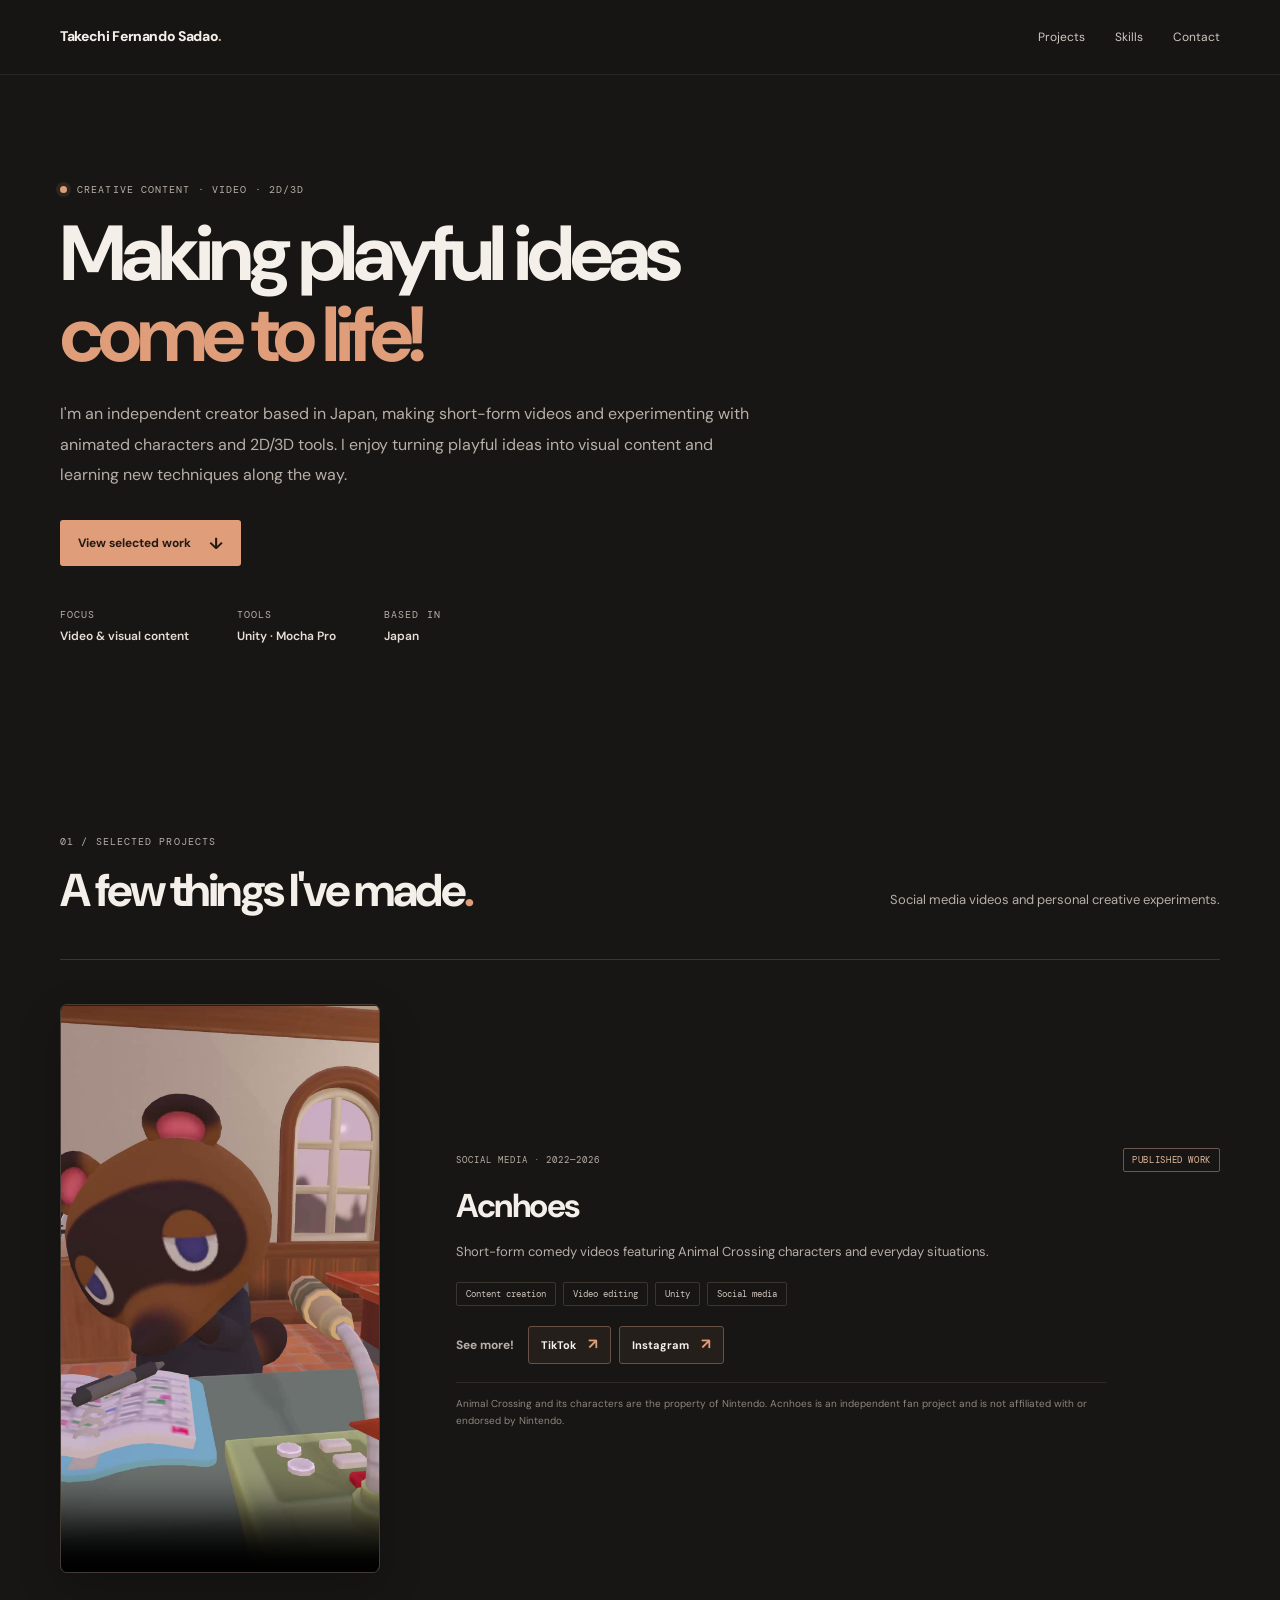
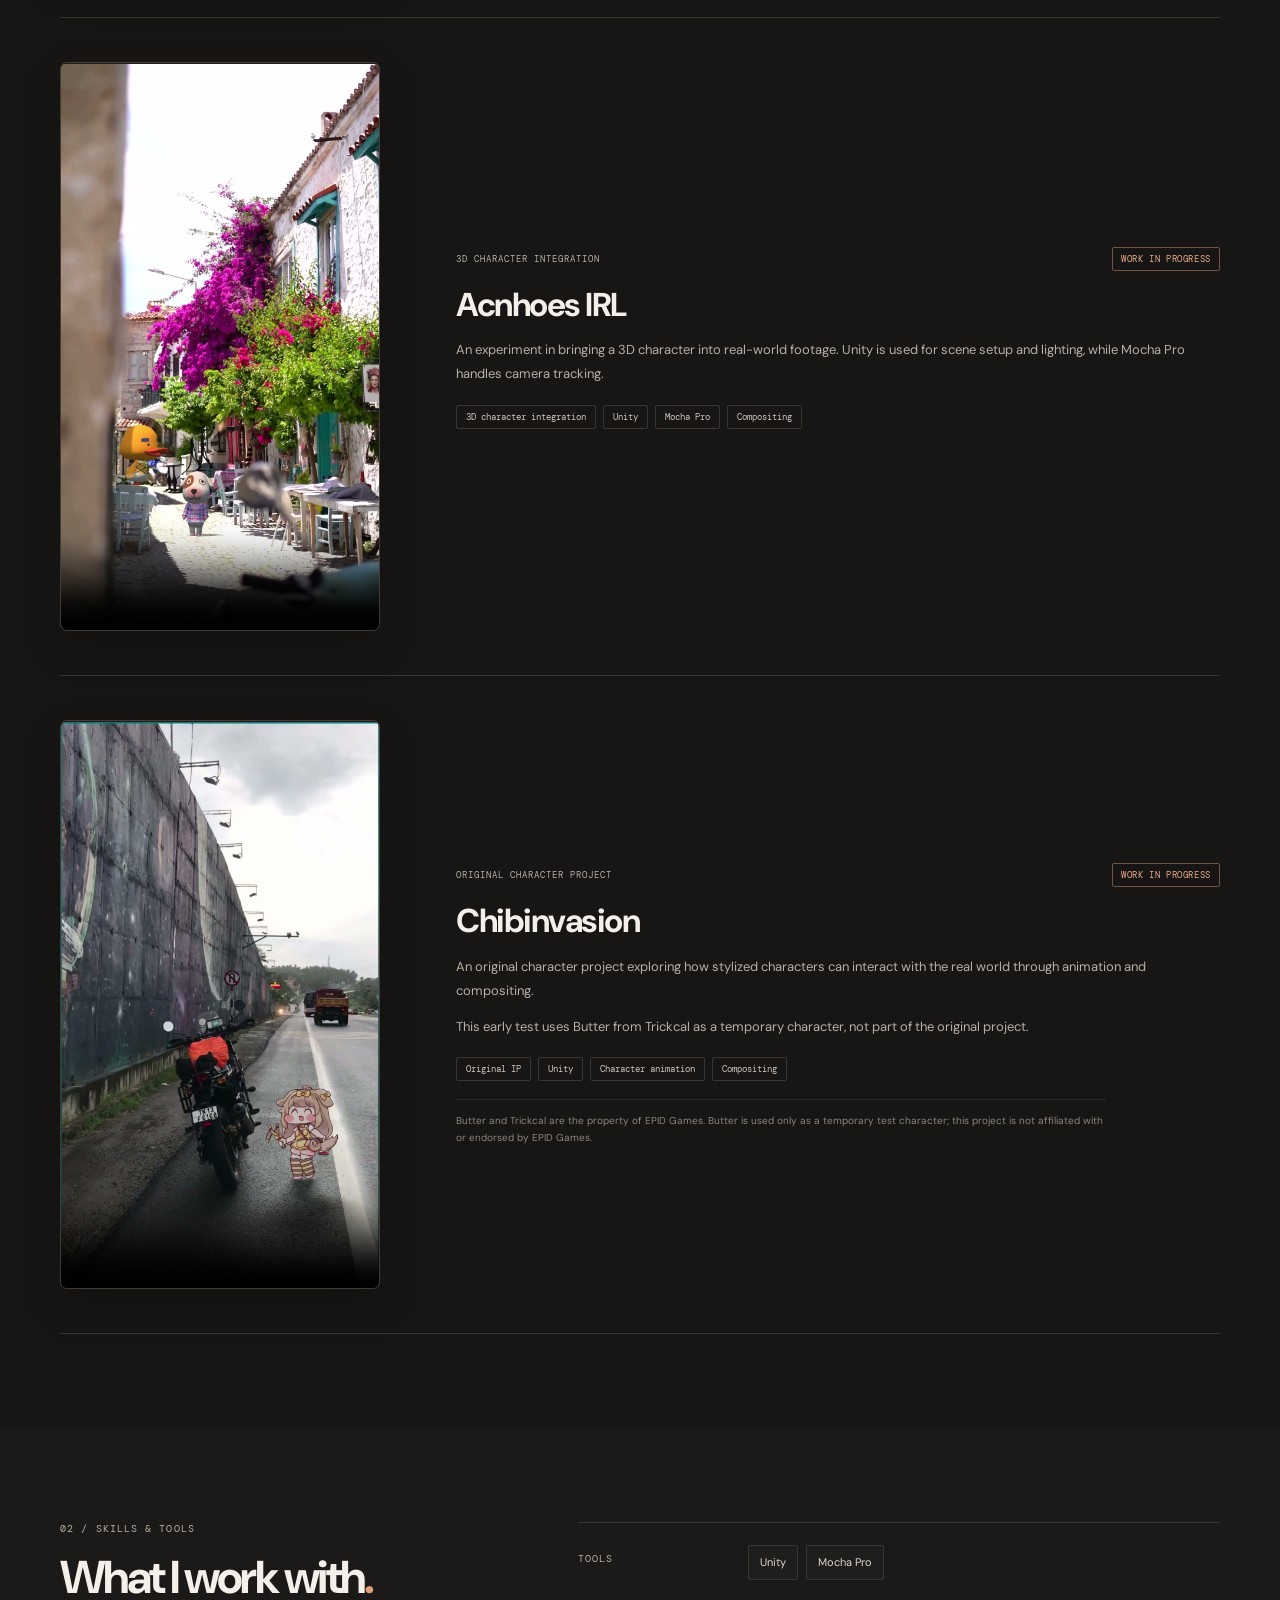
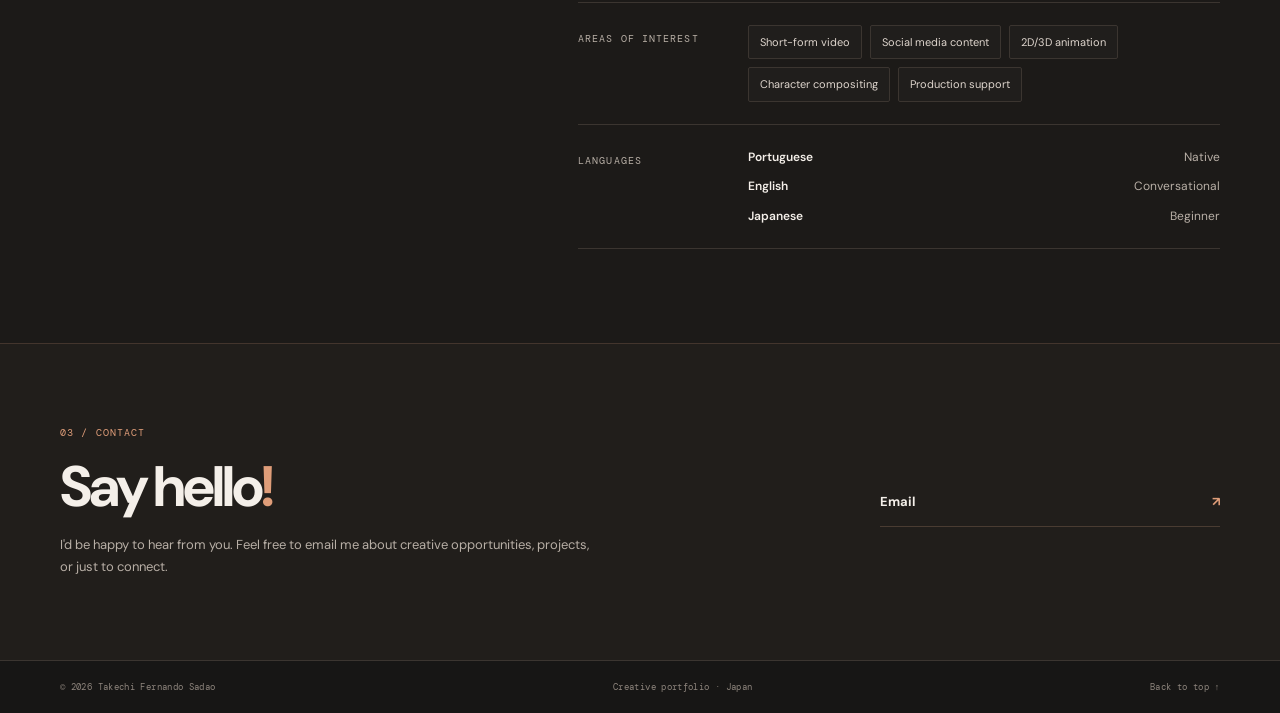
==== commit 2ced8d67: "Update index.html" ====
--- a/index.html
+++ b/index.html
@@ -105,7 +105,7 @@
               <span class="project-status status-wip">WORK IN PROGRESS</span>
             </div>
             <h3>Acnhoes IRL</h3>
-            <p>An experiment in bringing a 3D character into real-world footage. Unity is used for scene setup and lighting, while Mocha Pro handles camera tracking and compositing.</p>
+            <p>An experiment in bringing a 3D character into real-world footage. Unity is used for scene setup and lighting, while Mocha Pro handles camera tracking.</p>
             <ul class="tag-list">
               <li>3D character integration</li><li>Unity</li><li>Mocha Pro</li><li>Compositing</li>
             </ul>
